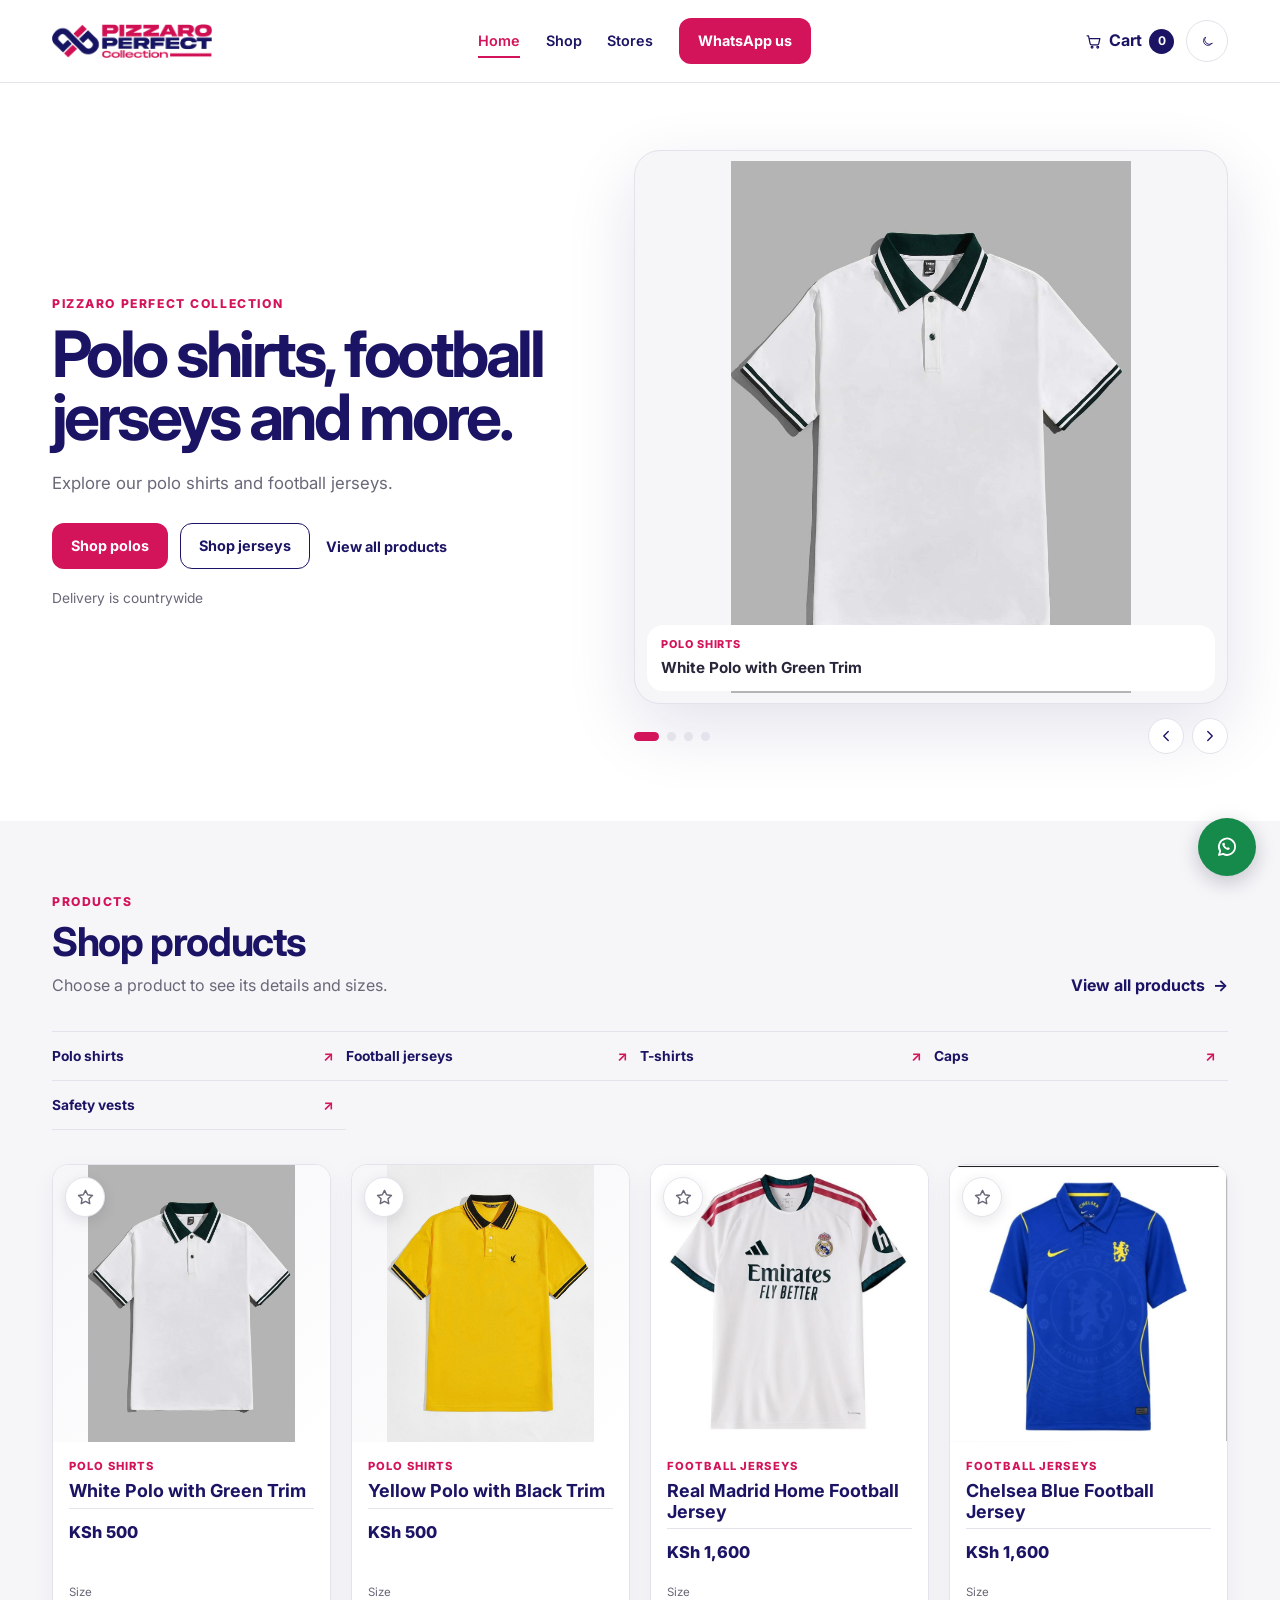
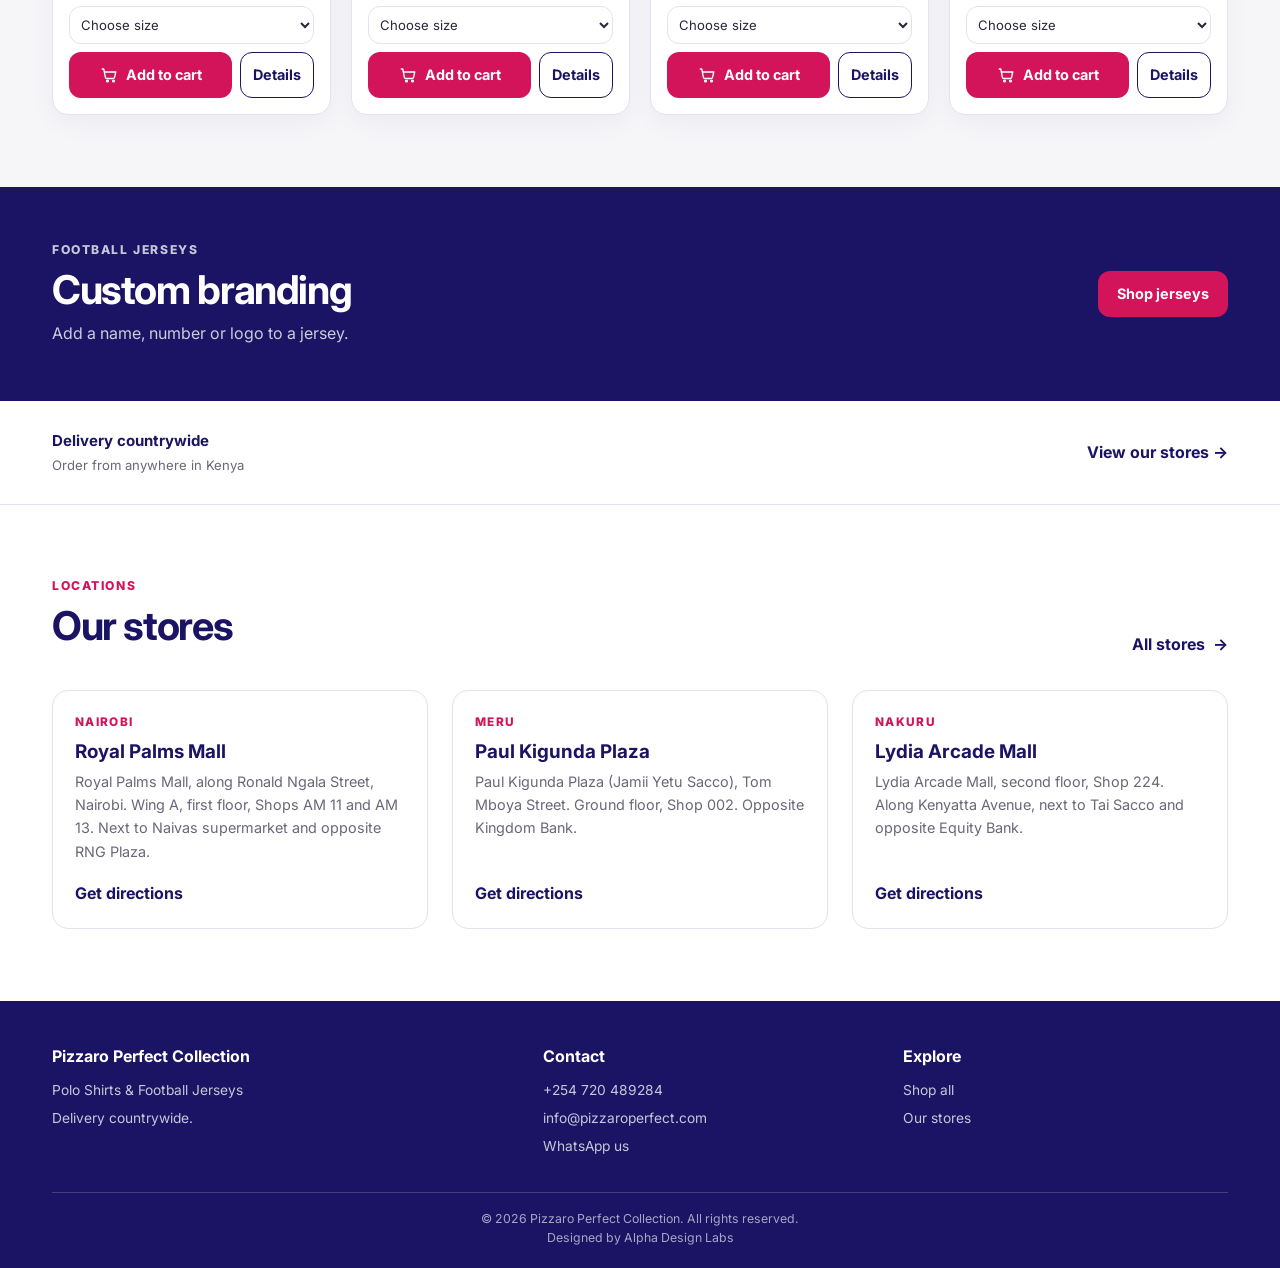
==== index.html @ 9356b6a5 "Publish Pizzaro storefront Co-authored-by: Copilot <223556219+Copilot@users.noreply.github.com>" ====
<!DOCTYPE html>
<html lang="en">
<head>
  <meta charset="UTF-8">
  <meta name="viewport" content="width=device-width, initial-scale=1.0">
  <meta name="description" content="Shop Pizzaro Perfect polo shirts and football jerseys. Order on WhatsApp with countrywide delivery.">
  <meta name="theme-color" content="#1B1464">
  <title>Pizzaro Perfect Collection | Clothing & Jerseys</title>
  <link rel="preconnect" href="https://fonts.googleapis.com">
  <link rel="preconnect" href="https://fonts.gstatic.com" crossorigin>
  <link href="https://fonts.googleapis.com/css2?family=Inter:wght@400;500;600;700;800&display=swap" rel="stylesheet">
  <script src="js/theme.js?v=20261028-2"></script>
  <link rel="stylesheet" href="css/style.css?v=20261028-10">
  <link rel="icon" type="image/svg+xml" href="images/favicon.svg">
</head>
<body>
  <a href="#main-content" class="skip-link">Skip to main content</a>
  <header class="site-header">
    <div class="header-content">
      <a href="index.html" class="site-title" aria-label="Pizzaro Perfect Home">
        <img src="images/logo-light.png" data-theme-logo data-light-src="images/logo-light.png" data-dark-src="images/logo-dark.png" alt="Pizzaro Perfect Collection" width="160" height="35">
      </a>
      <nav id="main-navigation" aria-label="Main navigation">
        <ul class="nav-menu">
          <li><a href="index.html" class="nav-link" aria-current="page">Home</a></li>
          <li><a href="inventory.html" class="nav-link">Shop</a></li>
          <li><a href="location.html" class="nav-link">Stores</a></li>
          <li><a href="" id="header-whatsapp" class="btn btn-primary nav-contact" target="_blank" rel="noopener noreferrer">WhatsApp us</a></li>
        </ul>
      </nav>
      <div class="header-tools">
        <button type="button" class="cart-toggle" id="cart-toggle" aria-label="Open cart">
          <svg class="cart-icon" viewBox="0 0 24 24" aria-hidden="true"><path d="M3 4h2l2.2 11.1a2 2 0 0 0 2 1.6h8.2a2 2 0 0 0 2-1.6L21 8H6"/><circle cx="10" cy="20" r="1.25"/><circle cx="18" cy="20" r="1.25"/></svg>
          <span>Cart</span><span id="cart-count" aria-live="polite">0</span>
        </button>
        <button type="button" class="theme-toggle" id="theme-toggle" aria-label="Switch to dark theme" aria-pressed="false" title="Switch to dark theme">
          <svg viewBox="0 0 24 24" aria-hidden="true"><path d="M20.4 15.5A8.5 8.5 0 0 1 8.5 3.6a8.6 8.6 0 1 0 11.9 11.9Z"/></svg>
        </button>
        <button class="nav-toggle" aria-expanded="false" aria-controls="main-navigation" aria-label="Toggle navigation menu">
          <svg width="22" height="22" viewBox="0 0 24 24" fill="none" stroke="currentColor" stroke-width="2" aria-hidden="true"><path d="M3 6h18M3 12h18M3 18h18"/></svg>
        </button>
      </div>
    </div>
  </header>

  <main id="main-content">
    <section class="hero" aria-labelledby="hero-title">
      <div class="container hero-grid">
        <div class="hero-content">
          <p class="hero-eyebrow">Pizzaro Perfect Collection</p>
          <h1 id="hero-title" class="hero-title">Polo shirts, football jerseys and more.</h1>
          <p class="hero-subtitle">Explore our polo shirts and football jerseys.</p>
          <div class="hero-actions">
            <a href="inventory.html?category=polo" class="btn btn-primary">Shop polos</a>
            <a href="inventory.html?category=football" class="btn btn-outline">Shop jerseys</a>
            <a href="inventory.html" class="hero-all-products">View all products</a>
          </div>
          <p class="hero-delivery">Delivery is countrywide</p>
        </div>
        <div class="hero-carousel" data-home-carousel aria-label="Featured products">
          <div class="hero-carousel-window">
            <div class="hero-carousel-track" data-carousel-track></div>
          </div>
          <div class="hero-carousel-controls">
            <div class="hero-carousel-dots" data-carousel-dots aria-label="Choose a featured product"></div>
            <div class="hero-carousel-arrows">
              <button type="button" data-carousel-prev aria-label="Previous featured product">
                <svg viewBox="0 0 24 24" aria-hidden="true"><path d="m15 18-6-6 6-6"/></svg>
              </button>
              <button type="button" data-carousel-next aria-label="Next featured product">
                <svg viewBox="0 0 24 24" aria-hidden="true"><path d="m9 18 6-6-6-6"/></svg>
              </button>
            </div>
          </div>
        </div>
      </div>
    </section>

    <section class="featured-collection" aria-labelledby="featured-title">
      <div class="container">
        <header class="section-header section-header-row">
          <div>
            <p class="hero-eyebrow">Products</p>
            <h2 id="featured-title" class="section-title">Shop products</h2>
            <p class="section-subtitle">Choose a product to see its details and sizes.</p>
          </div>
          <a href="inventory.html" class="text-link">View all products <span aria-hidden="true">→</span></a>
        </header>
        <nav class="category-links" aria-label="Shop by category">
          <a href="inventory.html?category=polo">Polo shirts <span aria-hidden="true">↗</span></a>
          <a href="inventory.html?category=football">Football jerseys <span aria-hidden="true">↗</span></a>
          <a href="inventory.html?category=t-shirt">T-shirts <span aria-hidden="true">↗</span></a>
          <a href="inventory.html?category=caps">Caps <span aria-hidden="true">↗</span></a>
          <a href="inventory.html?category=vest">Safety vests <span aria-hidden="true">↗</span></a>
        </nav>
        <div class="product-grid" id="featured-products" role="list" aria-label="Featured products"></div>
      </div>
    </section>

    <section class="custom-order-section" aria-labelledby="custom-order-title">
      <div class="container custom-order-content">
        <div>
          <p class="hero-eyebrow">Football jerseys</p>
          <h2 id="custom-order-title" class="section-title">Custom branding</h2>
          <p>Add a name, number or logo to a jersey.</p>
        </div>
        <a href="inventory.html?category=football" class="btn btn-primary">Shop jerseys</a>
      </div>
    </section>

    <section class="delivery-strip" aria-label="Delivery">
      <div class="container">
        <p><strong>Delivery countrywide</strong><span>Order from anywhere in Kenya</span></p>
        <a href="location.html">View our stores <span aria-hidden="true">→</span></a>
      </div>
    </section>

    <section class="branch-preview" aria-labelledby="branch-preview-title">
      <div class="container">
        <header class="section-header section-header-row">
          <div>
            <p class="hero-eyebrow">Locations</p>
            <h2 id="branch-preview-title" class="section-title">Our stores</h2>
          </div>
          <a href="location.html" class="text-link">All stores <span aria-hidden="true">→</span></a>
        </header>
        <div class="branch-grid" id="branch-preview-list"></div>
      </div>
    </section>
  </main>

  <footer class="site-footer">
    <div class="container">
      <div class="footer-content">
        <div class="footer-section">
          <h2 data-business-name>Pizzaro Perfect Collection</h2>
          <p data-business-tagline></p>
          <p data-delivery-summary></p>
        </div>
        <div class="footer-section">
          <h2>Contact</h2>
          <p><a href="" data-business-phone></a></p>
          <p><a href="" data-business-email></a></p>
          <p><a href="" data-contact-whatsapp target="_blank" rel="noopener noreferrer">WhatsApp us</a></p>
        </div>
        <div class="footer-section">
          <h2>Explore</h2>
          <p><a href="inventory.html">Shop all</a></p>
          <p><a href="location.html">Our stores</a></p>
        </div>
      </div>
      <div class="footer-bottom">
        <p>&copy; <span data-current-year></span> Pizzaro Perfect Collection. All rights reserved.</p>
        <p class="designer-credit">Designed by Alpha Design Labs</p>
      </div>
    </div>
  </footer>
  <script src="js/config.js"></script>
  <script src="js/inventory.js?v=20261028-2"></script>
  <script src="js/app.js?v=20261028-6"></script>
  <script src="js/cart.js"></script>
</body>
</html>
---- css/style.css ----
:root {
  color-scheme: light;
  --color-navy: #1B1464;
  --color-magenta: #D3145A;
  --color-soft-white: #F6F5F8;
  --color-surface: #FFFFFF;
  --color-white: #FFFFFF;
  --color-text: #28263A;
  --color-muted: #696878;
  --color-border: #E4E2EA;
  --color-heading: #1B1464;
  --color-link: #1B1464;
  --radius-card: 16px;
  --radius-control: 12px;
  --font-family: "Inter", "Segoe UI", system-ui, -apple-system, BlinkMacSystemFont, Roboto, sans-serif;
  --container-max: 1240px;
  --container-padding: 32px;
  --space-1: 8px;
  --space-2: 16px;
  --space-3: 24px;
  --space-4: 32px;
  --space-5: 48px;
  --space-6: 72px;
}

:root[data-theme="dark"] {
  color-scheme: dark;
  --color-navy: #111018;
  --color-magenta: #F0649A;
  --color-soft-white: #24222C;
  --color-surface: #191820;
  --color-text: #F5F3F8;
  --color-muted: #BDB9C8;
  --color-border: #403D4A;
  --color-heading: #DED9FF;
  --color-link: #C8C2FF;
}
:root[data-theme="dark"] .btn-secondary,
:root[data-theme="dark"] .btn-whatsapp { background: #302C3A; }
:root[data-theme="dark"] .btn-secondary:hover,
:root[data-theme="dark"] .btn-whatsapp:hover { background: #403A4D; }
:root[data-theme="dark"] .product-stock--in-stock,
:root[data-theme="dark"] .product-detail-stock.product-detail-stock--in-stock { color: #69D88A; }
:root[data-theme="dark"] .product-stock--out-of-stock,
:root[data-theme="dark"] .product-detail-stock.product-detail-stock--out-of-stock { color: #FF8A8A; }

* { box-sizing: border-box; }
html { scroll-behavior: smooth; -webkit-font-smoothing: antialiased; }
body {
  min-height: 100vh;
  margin: 0;
  display: flex;
  flex-direction: column;
  color: var(--color-text);
  background: var(--color-surface);
  font: 16px/1.6 var(--font-family);
}
img { display: block; max-width: 100%; }
button, input, select { font: inherit; }
a { color: var(--color-link); text-decoration: none; }
a:hover { color: var(--color-magenta); }
a:focus-visible, button:focus-visible, input:focus-visible, select:focus-visible {
  outline: 2px solid var(--color-magenta);
  outline-offset: 3px;
}
button { color: inherit; }
main { flex: 1; width: 100%; }
section { padding: var(--space-6) 0; }
h1, h2, h3, p, figure { margin-top: 0; }
h1, h2, h3 { color: var(--color-heading); line-height: 1.15; }
h1 { margin-bottom: var(--space-2); font-size: clamp(2.6rem, 5.2vw, 4.8rem); letter-spacing: -.055em; }
h2 { margin-bottom: var(--space-2); font-size: clamp(1.8rem, 3.1vw, 2.65rem); letter-spacing: -.035em; }
h3 { margin-bottom: var(--space-1); }
.container { width: 100%; max-width: var(--container-max); margin: 0 auto; padding: 0 var(--container-padding); }
.sr-only {
  position: absolute; width: 1px; height: 1px; padding: 0; margin: -1px;
  overflow: hidden; clip: rect(0, 0, 0, 0); white-space: nowrap; border: 0;
}
.skip-link {
  position: absolute; z-index: 1000; top: -100px; left: 50%;
  padding: 8px 16px; transform: translateX(-50%);
  color: var(--color-white); background: var(--color-magenta);
}
.skip-link:focus { top: 12px; color: var(--color-white); }

/* Header and shared actions */
.site-header {
  position: sticky; top: 0; z-index: 20;
  border-bottom: 1px solid var(--color-border);
  background: var(--color-surface);
}
.header-content {
  position: relative; display: flex; align-items: center; justify-content: space-between;
  gap: 20px; max-width: var(--container-max); min-height: 82px; margin: 0 auto; padding: 8px var(--container-padding);
}
.site-title { display: flex; flex: 0 0 auto; align-items: center; }
.site-title img { width: 160px; height: auto; object-fit: contain; }
.nav-menu { display: flex; align-items: center; gap: clamp(16px, 2vw, 30px); margin: 0; padding: 0; list-style: none; }
.nav-link { position: relative; display: inline-flex; align-items: center; min-height: 44px; color: var(--color-link); font-size: .9rem; font-weight: 600; }
.nav-link:hover, .nav-link[aria-current="page"] { color: var(--color-magenta); }
.nav-link[aria-current="page"]::after { position: absolute; right: 0; bottom: 5px; left: 0; height: 2px; background: var(--color-magenta); content: ""; }
.header-tools { display: flex; align-items: center; gap: 12px; }
.cart-toggle, .nav-toggle {
  min-height: 44px; border: 0; background: transparent; cursor: pointer;
}
.cart-toggle { display: inline-flex; align-items: center; gap: 7px; padding: 8px 0 8px 8px; color: var(--color-link); font-weight: 700; }
.cart-icon { width: 17px; height: 17px; fill: none; stroke: currentColor; stroke-linecap: round; stroke-linejoin: round; stroke-width: 1.7; }
#cart-count { display: inline-grid; width: 25px; height: 25px; place-items: center; border-radius: 50%; color: var(--color-white); background: var(--color-navy); font-size: .75rem; }
.nav-toggle { display: none; padding: 8px; }
.theme-toggle {
  display: grid; width: 42px; height: 42px; place-items: center; padding: 0;
  border: 1px solid var(--color-border); border-radius: 50%;
  color: var(--color-link); background: transparent; cursor: pointer;
}
.theme-toggle svg { width: 13px; height: 13px; fill: none; stroke: currentColor; stroke-linecap: round; stroke-linejoin: round; stroke-width: 1.6; }
.theme-toggle:hover { border-color: var(--color-magenta); color: var(--color-magenta); }
.floating-whatsapp {
  position: fixed; right: 24px; bottom: 24px; z-index: 30;
  display: inline-flex; width: 58px; height: 58px; align-items: center; justify-content: center;
  border-radius: 50%; color: #FFFFFF; background: #168A4A;
  box-shadow: 0 6px 20px rgba(20, 18, 48, .22); font-size: .9rem; font-weight: 750;
}
.floating-whatsapp:hover { color: #FFFFFF; background: #11743D; }
.floating-whatsapp svg { width: 24px; height: 24px; flex: 0 0 auto; }
.floating-whatsapp span { position: absolute; width: 1px; height: 1px; overflow: hidden; clip-path: inset(50%); white-space: nowrap; }
.nav-contact { white-space: nowrap; }

.btn {
  display: inline-flex; min-height: 46px; align-items: center; justify-content: center; gap: 8px;
  padding: 10px 18px; border: 1px solid transparent; border-radius: var(--radius-control);
  cursor: pointer; font-size: .9rem; font-weight: 700; line-height: 1.35; text-align: center;
  transition: background-color .15s ease, color .15s ease, border-color .15s ease;
}
.btn-primary { color: var(--color-white); background: var(--color-magenta); }
.btn-primary:hover { color: var(--color-white); background: #B8104A; }
.btn-secondary, .btn-whatsapp { color: var(--color-white); background: var(--color-navy); }
.btn-secondary:hover, .btn-whatsapp:hover { color: var(--color-white); background: #15104D; }
.btn-outline { border-color: var(--color-link); color: var(--color-link); background: transparent; }
.btn-outline:hover { color: var(--color-white); background: var(--color-navy); }
.text-link { display: inline-flex; align-items: center; gap: 8px; font-weight: 700; }
.text-link:hover { color: var(--color-magenta); }

/* Homepage */
.hero { padding: clamp(38px, 5.2vw, 72px) 0; }
.hero-grid { display: grid; grid-template-columns: .92fr 1.08fr; align-items: center; gap: clamp(36px, 6vw, 82px); }
.hero-content { max-width: 540px; }
.hero-eyebrow { margin-bottom: 10px; color: var(--color-magenta); font-size: .76rem; font-weight: 800; letter-spacing: .13em; line-height: 1.4; text-transform: uppercase; }
.hero-title { max-width: 660px; margin-bottom: 20px; font-size: clamp(2.8rem, 5vw, 4.65rem); line-height: .99; }
.hero-subtitle { max-width: 460px; margin-bottom: 26px; color: var(--color-muted); font-size: 1.05rem; line-height: 1.7; }
.hero-actions { display: flex; flex-wrap: wrap; gap: 12px; }
.hero-all-products { display: inline-flex; align-items: center; padding: 0 4px; font-size: .9rem; font-weight: 700; }
.hero-delivery { margin: 18px 0 0; color: var(--color-muted); font-size: .86rem; }
.hero-delivery span { padding: 0 5px; color: var(--color-magenta); }
.hero-carousel { min-width: 0; }
.hero-carousel-window {
  aspect-ratio: 1.07; overflow: hidden; border: 1px solid var(--color-border);
  border-radius: calc(var(--radius-card) + 10px); background: var(--color-soft-white);
  box-shadow: 0 24px 70px rgba(27, 20, 100, .12);
}
.hero-carousel-track { display: flex; width: 100%; height: 100%; transition: transform .45s ease; }
.hero-carousel-slide { flex: 0 0 100%; min-width: 0; }
.hero-image { position: relative; width: 100%; height: 100%; overflow: hidden; margin: 0; }
.hero-image img { width: 100%; height: 100%; padding: 10px; object-fit: contain; }
.hero-image-caption { position: absolute; right: 12px; bottom: 12px; left: 12px; display: grid; gap: 3px; padding: 11px 14px; border-radius: var(--radius-card); color: var(--color-text); background: var(--color-surface); }
.hero-image-category { color: var(--color-magenta); font-size: .68rem; font-weight: 800; letter-spacing: .08em; text-transform: uppercase; }
.hero-image-name { font-size: .95rem; font-weight: 700; }
.hero-image-note { color: var(--color-muted); font-size: .72rem; }
.hero-carousel-controls { display: flex; align-items: center; justify-content: space-between; gap: 16px; padding-top: 14px; }
.hero-carousel-dots, .hero-carousel-arrows { display: flex; align-items: center; gap: 8px; }
.hero-carousel-dot { width: 9px; height: 9px; padding: 0; border: 0; border-radius: 10px; background: var(--color-border); cursor: pointer; }
.hero-carousel-dot[aria-current="true"] { width: 25px; background: var(--color-magenta); }
.hero-carousel-arrows button { display: grid; width: 36px; height: 36px; place-items: center; border: 1px solid var(--color-border); border-radius: 50%; color: var(--color-link); background: var(--color-surface); cursor: pointer; }
.hero-carousel-arrows button:hover { border-color: var(--color-magenta); color: var(--color-magenta); }
.hero-carousel-arrows svg { width: 18px; height: 18px; fill: none; stroke: currentColor; stroke-linecap: round; stroke-linejoin: round; stroke-width: 1.8; }
@media (prefers-reduced-motion: reduce) {
  .hero-carousel-track { transition: none; }
}
.featured-collection { background: var(--color-soft-white); }
.section-header { margin-bottom: var(--space-4); }
.section-header-row { display: flex; align-items: end; justify-content: space-between; gap: 28px; }
.section-title { margin-bottom: 8px; }
.section-subtitle { max-width: 590px; margin-bottom: 0; color: var(--color-muted); }
.category-links { display: grid; grid-template-columns: repeat(4, minmax(0, 1fr)); margin: 0 0 34px; border-top: 1px solid var(--color-border); }
.category-links a { display: flex; min-width: 0; align-items: center; justify-content: space-between; gap: 10px; padding: 13px 12px 13px 0; border-bottom: 1px solid var(--color-border); color: var(--color-link); font-size: .86rem; font-weight: 700; }
.category-links a span { flex: 0 0 auto; }
.category-links a span { color: var(--color-magenta); }
.category-links a:hover { color: var(--color-magenta); }
.featured-collection .product-grid { grid-template-columns: repeat(4, minmax(0, 1fr)); gap: 28px 20px; }
.custom-order-section { padding: 54px 0; background: var(--color-navy); color: var(--color-white); }
.custom-order-content { display: flex; align-items: center; justify-content: space-between; gap: 32px; }
.custom-order-content h2, .custom-order-content .hero-eyebrow { color: var(--color-white); }
.custom-order-content .hero-eyebrow { opacity: .76; }
.custom-order-content p:not(.hero-eyebrow) { max-width: 660px; margin-bottom: 0; color: rgba(255,255,255,.78); }
.custom-order-content .btn-primary { flex: 0 0 auto; }
.delivery-strip { padding: 28px 0; border-bottom: 1px solid var(--color-border); }
.delivery-strip > .container { display: flex; align-items: center; justify-content: space-between; gap: 24px; }
.delivery-strip p { display: grid; gap: 2px; margin: 0; }
.delivery-strip strong { color: var(--color-link); font-size: .94rem; }
.delivery-strip p span { color: var(--color-muted); font-size: .82rem; }
.delivery-strip > .container > a { font-weight: 700; }
.branch-preview { padding-bottom: var(--space-6); }

/* Product catalogue */
.product-grid { display: grid; grid-auto-rows: 1fr; grid-template-columns: repeat(3, minmax(0, 1fr)); gap: 42px 24px; }
.product-card { display: flex; min-width: 0; flex-direction: column; overflow: hidden; border: 1px solid var(--color-border); border-radius: var(--radius-card); background: var(--color-surface); box-shadow: 0 8px 26px rgba(27, 20, 100, .045); transition: transform .2s ease, box-shadow .2s ease, border-color .2s ease; }
.product-card:hover { transform: translateY(-3px); border-color: var(--color-magenta); box-shadow: 0 18px 38px rgba(27, 20, 100, .11); }
.product-image { position: relative; width: 100%; aspect-ratio: 1; overflow: hidden; margin: 0; background: linear-gradient(145deg, var(--color-soft-white), var(--color-surface)); }
.product-image > a { display: block; width: 100%; height: 100%; }
.product-image img { width: 100%; height: 100%; padding: 0; object-fit: contain; }
.wishlist-toggle {
  position: absolute; z-index: 3; top: 12px; left: 12px; display: grid;
  width: 40px; height: 40px; place-items: center; border: 1px solid var(--color-border);
  border-radius: 50%; color: var(--color-muted); background: var(--color-surface);
  box-shadow: 0 4px 14px rgba(20, 18, 48, .1); cursor: pointer;
}
.wishlist-toggle:hover, .wishlist-toggle.is-saved { color: var(--color-magenta); }
.wishlist-toggle svg { width: 19px; height: 19px; fill: transparent; stroke: currentColor; stroke-linecap: round; stroke-linejoin: round; stroke-width: 1.8; }
.wishlist-toggle.is-saved svg { fill: currentColor; }
.product-discount-sticker { position: absolute; z-index: 2; top: 12px; right: 12px; padding: 7px 10px; border-radius: 999px; color: var(--color-white); background: var(--color-magenta); font-size: .72rem; font-weight: 800; letter-spacing: .035em; line-height: 1; }
.product-image-note { position: absolute; right: 8px; bottom: 8px; left: 8px; padding: 5px 8px; border-radius: 8px; color: var(--color-text); background: var(--color-surface); font-size: .67rem; line-height: 1.4; }
.product-image-note a { color: var(--color-link); text-decoration: underline; text-underline-offset: 2px; }
.product-info { display: flex; flex: 1; flex-direction: column; padding: 16px; }
.product-category { margin-bottom: 5px; color: var(--color-magenta); font-size: .7rem; font-weight: 800; letter-spacing: .1em; text-transform: uppercase; }
.product-name { margin-bottom: 6px; font-size: 1.12rem; font-weight: 700; }
.product-name a { color: inherit; }
.product-name a:hover { color: var(--color-magenta); }
.product-meta { display: flex; align-items: baseline; justify-content: space-between; gap: 10px; padding: 10px 0; border-top: 1px solid var(--color-border); }
.product-price { display: flex; flex-wrap: wrap; align-items: baseline; gap: 3px 8px; margin: 0; color: var(--color-link); font-size: 1.02rem; font-weight: 800; }
.price-current { color: var(--color-magenta); }
.price-original { color: var(--color-muted); font-size: .78em; font-weight: 500; }
.product-stock { margin: 0; color: var(--color-muted); font-size: .72rem; font-weight: 650; }
.product-stock:empty { display: none; }
.product-stock--in-stock, .product-detail-stock.product-detail-stock--in-stock { color: #16803c; }
.product-stock--out-of-stock, .product-detail-stock.product-detail-stock--out-of-stock { color: #c62828; }
.product-stock--unconfirmed { color: var(--color-muted); }
.price-unverified { color: var(--color-muted); font-size: .9rem; font-weight: 500; }
.variant-note { margin: 0; color: var(--color-muted); font-size: .72rem; }
.product-variants { display: grid; grid-template-columns: repeat(2, minmax(0, 1fr)); gap: 10px; }
.variant-field { display: grid; gap: 4px; min-width: 0; color: var(--color-muted); font-size: .75rem; }
.variant-field select { width: 100%; min-height: 40px; padding: 7px; border: 1px solid var(--color-border); border-radius: var(--radius-control); color: var(--color-text); background: var(--color-surface); font-size: .82rem; }
.product-action { display: grid; gap: 8px; margin-top: auto; padding-top: 8px; }
.product-card-actions { display: grid; grid-template-columns: minmax(0, 1fr) auto; gap: 8px; }
.product-card-actions .btn { min-width: 0; padding: 9px 12px; }
.add-to-cart-icon { width: 18px; height: 18px; flex: 0 0 auto; fill: none; stroke: currentColor; stroke-linecap: round; stroke-linejoin: round; stroke-width: 1.8; }
.product-card-actions .btn:disabled { border-color: var(--color-border); color: var(--color-muted); background: var(--color-soft-white); cursor: not-allowed; }
.product-action .variant-field { font-size: .72rem; }
.product-action .variant-field select { min-height: 38px; }
.product-action .product-feedback { margin: 0; }
.product-action .product-feedback:empty { display: none; }
.product-whatsapp-btn { min-height: 40px; font-size: .82rem; }
.no-products { grid-column: 1 / -1; padding: 32px 0; color: var(--color-muted); }
.catalogue-status { min-height: 24px; margin: -16px 0 20px; color: var(--color-muted); font-size: .82rem; }

/* Catalogue and locations */
.page-header { padding: clamp(42px, 6vw, 76px) 0; background: var(--color-soft-white); }
.inventory-page-header { padding-bottom: 30px; }
.page-header .container { max-width: var(--container-max); }
.page-header h1 { max-width: 800px; }
.page-header p:not(.hero-eyebrow) { max-width: 700px; margin-bottom: 0; color: var(--color-muted); font-size: 1.02rem; }
.inventory-category-links { display: flex; flex-wrap: wrap; gap: 8px; margin-top: 24px; }
.inventory-category-links a { display: inline-flex; min-height: 38px; align-items: center; padding: 7px 13px; border: 1px solid var(--color-border); border-radius: 999px; color: var(--color-link); background: var(--color-surface); font-size: .82rem; font-weight: 700; }
.inventory-category-links a:hover, .inventory-category-links a[aria-current="page"] { border-color: var(--color-magenta); color: var(--color-white); background: var(--color-magenta); }
.inventory-section { padding-top: 22px; }
.inventory-filters { display: flex; align-items: center; margin-bottom: 25px; }
.inventory-filters input {
  width: 100%;
  min-height: 48px; border: 1px solid var(--color-border); border-radius: var(--radius-control);
  color: var(--color-text); background: var(--color-surface); font-size: .91rem;
}
.inventory-filters input { min-width: 0; padding: 10px 14px; }
.branch-grid { display: grid; grid-template-columns: repeat(3, minmax(0, 1fr)); gap: 24px; }
.branch-grid-full { padding-bottom: var(--space-2); }
.branch-card { display: flex; min-width: 0; flex-direction: column; align-items: flex-start; padding: 22px; border: 1px solid var(--color-border); border-radius: var(--radius-card); }
.branch-city { margin-bottom: 9px; color: var(--color-magenta); font-size: .74rem; font-weight: 800; letter-spacing: .11em; text-transform: uppercase; }
.branch-card h3 { margin-bottom: 8px; font-size: 1.18rem; }
.branch-address { flex: 1; margin-bottom: 18px; color: var(--color-muted); font-size: .9rem; line-height: 1.6; }
.delivery-strip-section { background: var(--color-soft-white); }
.contact-quick { display: flex; flex-wrap: wrap; align-items: center; gap: 12px 18px; }
.contact-quick a:not(.btn) { font-size: .86rem; font-weight: 600; }

/* Product detail */
.product-detail-section { padding: 24px 0 var(--space-6); }
.breadcrumb { display: flex; flex-wrap: wrap; align-items: center; gap: 9px; margin-bottom: 24px; color: var(--color-muted); font-size: .82rem; }
.breadcrumb a { color: var(--color-link); font-weight: 700; }
.product-detail { display: grid; grid-template-columns: minmax(0, 1.05fr) minmax(0, .85fr); align-items: start; gap: clamp(32px, 5vw, 72px); }
.product-detail-image { position: relative; width: 100%; aspect-ratio: 4 / 5; overflow: hidden; margin: 0; border-radius: var(--radius-card); background: var(--color-soft-white); }
.product-detail-image img { width: 100%; height: 100%; object-fit: contain; }
.product-detail-image figcaption { position: absolute; right: 12px; bottom: 12px; left: 12px; padding: 8px 10px; border-radius: 10px; color: var(--color-text); background: var(--color-surface); font-size: .76rem; }
.product-detail-image figcaption a { margin-left: 6px; color: var(--color-link); text-decoration: underline; text-underline-offset: 2px; }
.product-detail-info { width: 100%; padding-top: clamp(4px, 1.5vw, 20px); }
.product-detail-info h1 { margin-bottom: 14px; font-size: clamp(2.3rem, 4vw, 3.8rem); }
.product-detail-price { display: flex; flex-wrap: wrap; align-items: baseline; gap: 4px 10px; margin-bottom: 8px; color: var(--color-link); font-size: 1.35rem; font-weight: 800; }
.product-detail-price .price-original { font-size: .72em; }
.product-detail-stock { margin-bottom: 16px; color: var(--color-muted); font-size: .85rem; font-weight: 700; }
.product-detail-stock:empty { display: none; }
.product-detail-description, .detail-options-note { color: var(--color-muted); line-height: 1.7; }
.product-detail-variants { display: grid; gap: 14px; margin: 12px 0 20px; }
.product-detail-variants .variant-field { max-width: 360px; font-size: .86rem; }
.product-detail-variants .variant-field select { min-height: 48px; font-size: .9rem; }
.detail-options-note { margin: 0; font-size: .86rem; }
.product-feedback { min-height: 0; margin: 4px 0 0; color: var(--color-magenta); font-size: .82rem; }
.product-feedback:empty { display: none; }
.product-detail-actions { display: grid; gap: 10px; margin-top: 20px; }
.product-detail-actions .btn { width: 100%; }
.product-not-found { padding: 36px 0 60px; }
.product-not-found p { color: var(--color-muted); }
.product-detail-delivery { padding: 24px 0; background: var(--color-soft-white); }
.product-detail-delivery > .container { display: flex; align-items: center; justify-content: space-between; gap: 18px; }
.product-detail-delivery p { margin: 0; color: var(--color-muted); }
.product-detail-delivery strong { color: var(--color-link); }
.product-detail-delivery a { font-weight: 700; }

.jersey-photo-customisation { position: absolute; inset: 0; pointer-events: none; }
.jersey-photo-name, .jersey-photo-number {
  position: absolute; left: 50%; width: 40%; transform: translateX(-50%);
  color: var(--color-white); font-weight: 800; text-align: center; text-shadow: 0 1px 4px rgba(0,0,0,.85);
}
.jersey-photo-name { top: 72%; font-size: clamp(.65rem, 1.6vw, 1rem); letter-spacing: .08em; }
.jersey-photo-number { top: 79%; font-size: clamp(1.4rem, 4vw, 2.4rem); line-height: 1; }
.jersey-photo-artwork { position: absolute; top: 70%; left: 50%; width: 16%; height: 11%; transform: translateX(-50%); object-fit: contain; }
.jersey-photo-artwork[hidden] { display: none; }
.jersey-customizer { display: grid; gap: 12px; margin-top: 18px; padding: 20px; border: 1px solid var(--color-border); border-radius: var(--radius-card); background: var(--color-soft-white); }
.jersey-customizer h2 { margin: 0; font-size: 1.25rem; }
.jersey-customizer > p { margin: 0; color: var(--color-muted); font-size: .84rem; }
.jersey-customizer label { display: grid; gap: 5px; color: var(--color-muted); font-size: .82rem; font-weight: 600; }
.jersey-customizer input { width: 100%; min-height: 42px; padding: 8px 10px; border: 1px solid var(--color-border); border-radius: var(--radius-control); color: var(--color-text); background: var(--color-surface); }
.jersey-customizer input[type="file"] { height: auto; font-size: .76rem; }
.jersey-customizer .customizer-note { font-size: .77rem; }
.jersey-customizer .btn { width: 100%; }

/* Persistent WhatsApp bag */
.cart-dialog { width: min(520px, calc(100% - 24px)); max-width: none; max-height: min(86vh, 760px); padding: 0; border: 0; border-radius: var(--radius-card); color: var(--color-text); background: var(--color-surface); }
.cart-dialog::backdrop { background: rgba(20, 18, 48, .55); }
.cart-panel { padding: clamp(20px, 5vw, 34px); }
.cart-heading { display: flex; align-items: start; justify-content: space-between; gap: 18px; padding-bottom: 14px; border-bottom: 1px solid var(--color-border); }
.cart-heading h2 { margin-bottom: 0; font-size: 1.7rem; }
.dialog-close { padding: 7px 0; border: 0; color: var(--color-link); background: transparent; cursor: pointer; font-weight: 700; }
.cart-status { min-height: 24px; margin: 10px 0 0; color: var(--color-muted); font-size: .82rem; }
.cart-status.is-error { color: #9A183A; }
.cart-lines { max-height: 42vh; overflow: auto; }
.cart-line { display: flex; align-items: center; justify-content: space-between; gap: 16px; padding: 16px 0; border-bottom: 1px solid var(--color-border); }
.cart-line-details h3 { margin-bottom: 3px; font-size: 1rem; }
.cart-line-details p { margin: 0; color: var(--color-muted); font-size: .8rem; }
.cart-line-details .cart-line-price { margin-top: 4px; color: var(--color-link); font-weight: 700; }
.cart-line-controls { display: flex; flex: 0 0 auto; align-items: center; gap: 8px; }
.cart-line-controls button { min-width: 38px; min-height: 38px; border: 1px solid var(--color-border); border-radius: var(--radius-control); background: var(--color-surface); cursor: pointer; }
.cart-line-controls button:not(.cart-remove) { color: var(--color-link); font-size: 1.2rem; font-weight: 700; }
.cart-line-controls .cart-remove { width: auto; padding: 4px 6px; border: 0; color: var(--color-magenta); font-size: .76rem; }
.cart-empty { padding: 20px 0; color: var(--color-muted); }
.cart-summary { padding: 16px 0; }
.cart-summary > p:first-child { display: flex; justify-content: space-between; gap: 12px; color: var(--color-link); }
.cart-summary strong { white-space: nowrap; }
.cart-disclaimer { margin-bottom: 0; color: var(--color-muted); font-size: .78rem; }
.cart-order { width: 100%; }
.cart-order.is-disabled { opacity: .45; }

/* Footer */
.site-footer { margin-top: auto; padding: 46px 0 20px; color: var(--color-white); background: var(--color-navy); }
.footer-content { display: grid; grid-template-columns: 1.4fr 1fr 1fr; gap: 36px; padding-bottom: 30px; }
.footer-section h2 { margin-bottom: 12px; color: var(--color-white); font-size: 1rem; letter-spacing: 0; }
.footer-section p, .footer-section a { color: rgba(255,255,255,.76); font-size: .86rem; line-height: 1.75; }
.footer-section p { margin-bottom: 4px; }
.footer-section a:hover { color: var(--color-white); text-decoration: underline; text-underline-offset: 3px; }
.footer-bottom { padding-top: 16px; border-top: 1px solid rgba(255,255,255,.18); color: rgba(255,255,255,.62); font-size: .77rem; text-align: center; }
.footer-bottom p { margin: 0; }

@media (max-width: 1050px) {
  :root { --container-padding: 24px; }
  .header-content { gap: 12px; }
  .nav-menu { gap: 16px; }
  .nav-link { font-size: .82rem; }
  .site-title img { width: 132px; height: auto; }
  .nav-contact { padding: 9px 12px; }
  .featured-collection .product-grid { grid-template-columns: repeat(2, minmax(0, 1fr)); }
}
@media (max-width: 780px) {
  :root { --container-padding: 20px; --space-6: 56px; }
  .header-content { min-height: 70px; }
  .site-title img { width: 118px; height: auto; }
  .nav-toggle { display: inline-grid; place-items: center; }
  .nav-menu {
    position: absolute; top: 100%; right: 0; left: 0; display: none;
    align-items: stretch; gap: 2px; padding: 12px var(--container-padding) 18px;
    border-bottom: 1px solid var(--color-border); background: var(--color-surface);
  }
  .nav-menu.nav-menu-open { display: flex; flex-direction: column; }
  .nav-menu li { width: 100%; }
  .nav-link { width: 100%; min-height: 42px; }
  .nav-link[aria-current="page"]::after { right: auto; bottom: 3px; width: 32px; }
  .nav-menu .nav-contact { width: 100%; }
  .hero { padding: 38px 0 42px; }
  .hero-grid { grid-template-columns: 1fr; gap: 28px; }
  .hero-title { font-size: clamp(2.7rem, 10vw, 4rem); }
  .hero-carousel-window { aspect-ratio: 1.15; }
  .hero-content { max-width: 680px; }
  .category-links { grid-template-columns: 1fr 1fr; }
  .category-links a { padding-right: 10px; font-size: .82rem; }
  .product-grid { grid-template-columns: repeat(2, minmax(0, 1fr)); gap: 34px 16px; }
  .featured-collection .product-grid { gap: 30px 16px; }
  .product-variants { grid-template-columns: 1fr; }
  .delivery-strip > .container { align-items: flex-start; flex-direction: column; gap: 16px; }
  .delivery-strip > .container > a { margin-top: 2px; }
  .custom-order-content { align-items: flex-start; flex-direction: column; gap: 22px; }
  .branch-grid { grid-template-columns: 1fr 1fr; gap: 25px 20px; }
  .product-detail { grid-template-columns: 1fr; gap: 24px; }
  .product-detail-image { width: min(100%, 600px); }
  .product-detail-image { margin: 0 auto; }
  .product-detail-info { width: min(100%, 600px); margin: 0 auto; padding-top: 0; }
  .footer-content { grid-template-columns: 1fr 1fr; gap: 24px; }
  .footer-section:first-child { grid-column: 1 / -1; }
  .inventory-filters input { width: 100%; min-width: 0; }
  .inventory-page-header { padding-top: 34px; padding-bottom: 22px; }
  .inventory-section { padding-top: 16px; }
  .inventory-category-links { gap: 6px; margin-top: 18px; }
  .inventory-category-links a { min-height: 34px; padding: 6px 10px; font-size: .74rem; }
  .product-card { display: grid; min-height: 190px; grid-template-columns: minmax(76px, 32%) minmax(0, 1fr); align-items: stretch; }
  .product-image { aspect-ratio: auto; align-self: stretch; }
  .product-info { min-width: 0; padding: 10px; }
  .product-category { margin-bottom: 3px; font-size: .62rem; }
  .product-name { display: -webkit-box; overflow: hidden; margin-bottom: 4px; font-size: .92rem; line-height: 1.2; -webkit-box-orient: vertical; -webkit-line-clamp: 2; }
  .product-meta { padding: 5px 0; }
  .product-price { font-size: .9rem; }
  .product-action { gap: 5px; padding-top: 4px; }
  .product-action .variant-field { display: flex; align-items: center; gap: 5px; font-size: .68rem; }
  .product-action .variant-field select { min-height: 34px; padding: 4px 6px; font-size: .76rem; }
  .product-card-actions { grid-template-columns: minmax(0, 1fr) auto; gap: 5px; }
  .product-card-actions .btn { min-height: 36px; padding: 6px 8px; font-size: .72rem; }
}
@media (max-width: 520px) {
  :root { --container-padding: 16px; --space-6: 46px; }
  .header-content { min-height: 66px; }
  .site-title img { width: 108px; height: auto; }
  .header-tools { gap: 7px; }
  .theme-toggle { width: 38px; height: 38px; }
  .theme-toggle svg { width: 12px; height: 12px; }
  .cart-toggle { gap: 6px; font-size: .85rem; }
  #cart-count { width: 23px; height: 23px; }
  .hero { padding: 34px 0 38px; }
  .hero-title { font-size: clamp(2.5rem, 12vw, 3.25rem); }
  .hero-subtitle { font-size: .98rem; }
  .hero-actions { align-items: stretch; flex-direction: column; }
  .hero-actions .btn { width: 100%; }
  .hero-carousel-window { aspect-ratio: .96; }
  .hero-image-caption { right: 9px; bottom: 9px; left: 9px; }
  .hero-image-name { font-size: .86rem; }
  .category-links { grid-template-columns: minmax(0, 1fr); margin-bottom: 26px; }
  .category-links a { padding: 12px 4px; font-size: .88rem; }
  .section-header-row { align-items: flex-start; flex-direction: column; gap: 12px; }
  .featured-collection .product-grid, .product-grid { grid-template-columns: minmax(0, 1fr); gap: 12px; }
  .product-card { min-height: 168px; grid-template-columns: minmax(92px, 31%) minmax(0, 1fr); }
  .product-card:hover { transform: none; }
  .product-image { aspect-ratio: auto; align-self: stretch; }
  .product-image img { padding: 0; }
  .wishlist-toggle { top: 7px; left: 7px; width: 32px; height: 32px; }
  .wishlist-toggle svg { width: 16px; height: 16px; }
  .product-image-note { right: 4px; bottom: 4px; left: 4px; padding: 3px 5px; font-size: .58rem; }
  .product-info { min-width: 0; padding: 9px 10px; }
  .product-category { margin-bottom: 3px; font-size: .59rem; letter-spacing: .07em; }
  .product-name { display: -webkit-box; overflow: hidden; margin-bottom: 4px; font-size: .88rem; line-height: 1.2; -webkit-box-orient: vertical; -webkit-line-clamp: 2; }
  .product-meta { align-items: baseline; flex-wrap: wrap; gap: 2px 8px; padding: 5px 0; }
  .product-price { font-size: .86rem; }
  .product-action { gap: 5px; padding-top: 4px; }
  .product-action .variant-field { display: flex; align-items: center; gap: 5px; font-size: .65rem; }
  .product-action .variant-field select { min-height: 32px; padding: 4px 6px; font-size: .73rem; }
  .product-card-actions { grid-template-columns: minmax(0, 1fr) auto; gap: 5px; }
  .product-card-actions .btn { min-height: 34px; padding: 6px 7px; font-size: .68rem; }
  .product-card-actions .add-to-cart { gap: 4px; }
  .product-card-actions .add-to-cart-icon { width: 15px; height: 15px; }
  .inventory-filters input { width: 100%; min-width: 0; min-height: 44px; padding: 8px 10px; font-size: .82rem; }
  .branch-grid { grid-template-columns: 1fr; gap: 22px; }
  .product-detail-section { padding-top: 18px; }
  .product-detail-image { aspect-ratio: 4 / 4.7; }
  .product-detail-info h1 { font-size: clamp(2rem, 9vw, 2.8rem); }
  .product-detail-delivery > .container { align-items: flex-start; flex-direction: column; }
  .contact-quick { align-items: flex-start; flex-direction: column; }
  .footer-content { grid-template-columns: 1fr; gap: 16px; }
  .footer-section:first-child { grid-column: auto; }
  .cart-line { align-items: flex-start; flex-direction: column; gap: 10px; }
  .cart-line-controls { align-self: flex-end; }
  .floating-whatsapp { right: 16px; bottom: 16px; width: 52px; height: 52px; }
}
@media (max-width: 360px) {
  .site-title img { width: 88px; }
  .header-tools { gap: 4px; }
  .cart-toggle { gap: 0; padding-right: 0; font-size: 0; }
  .cart-toggle > span:first-of-type { display: none; }
}
@media (prefers-reduced-motion: reduce) {
  html { scroll-behavior: auto; }
  *, *::before, *::after { transition-duration: .01ms !important; animation-duration: .01ms !important; }
}
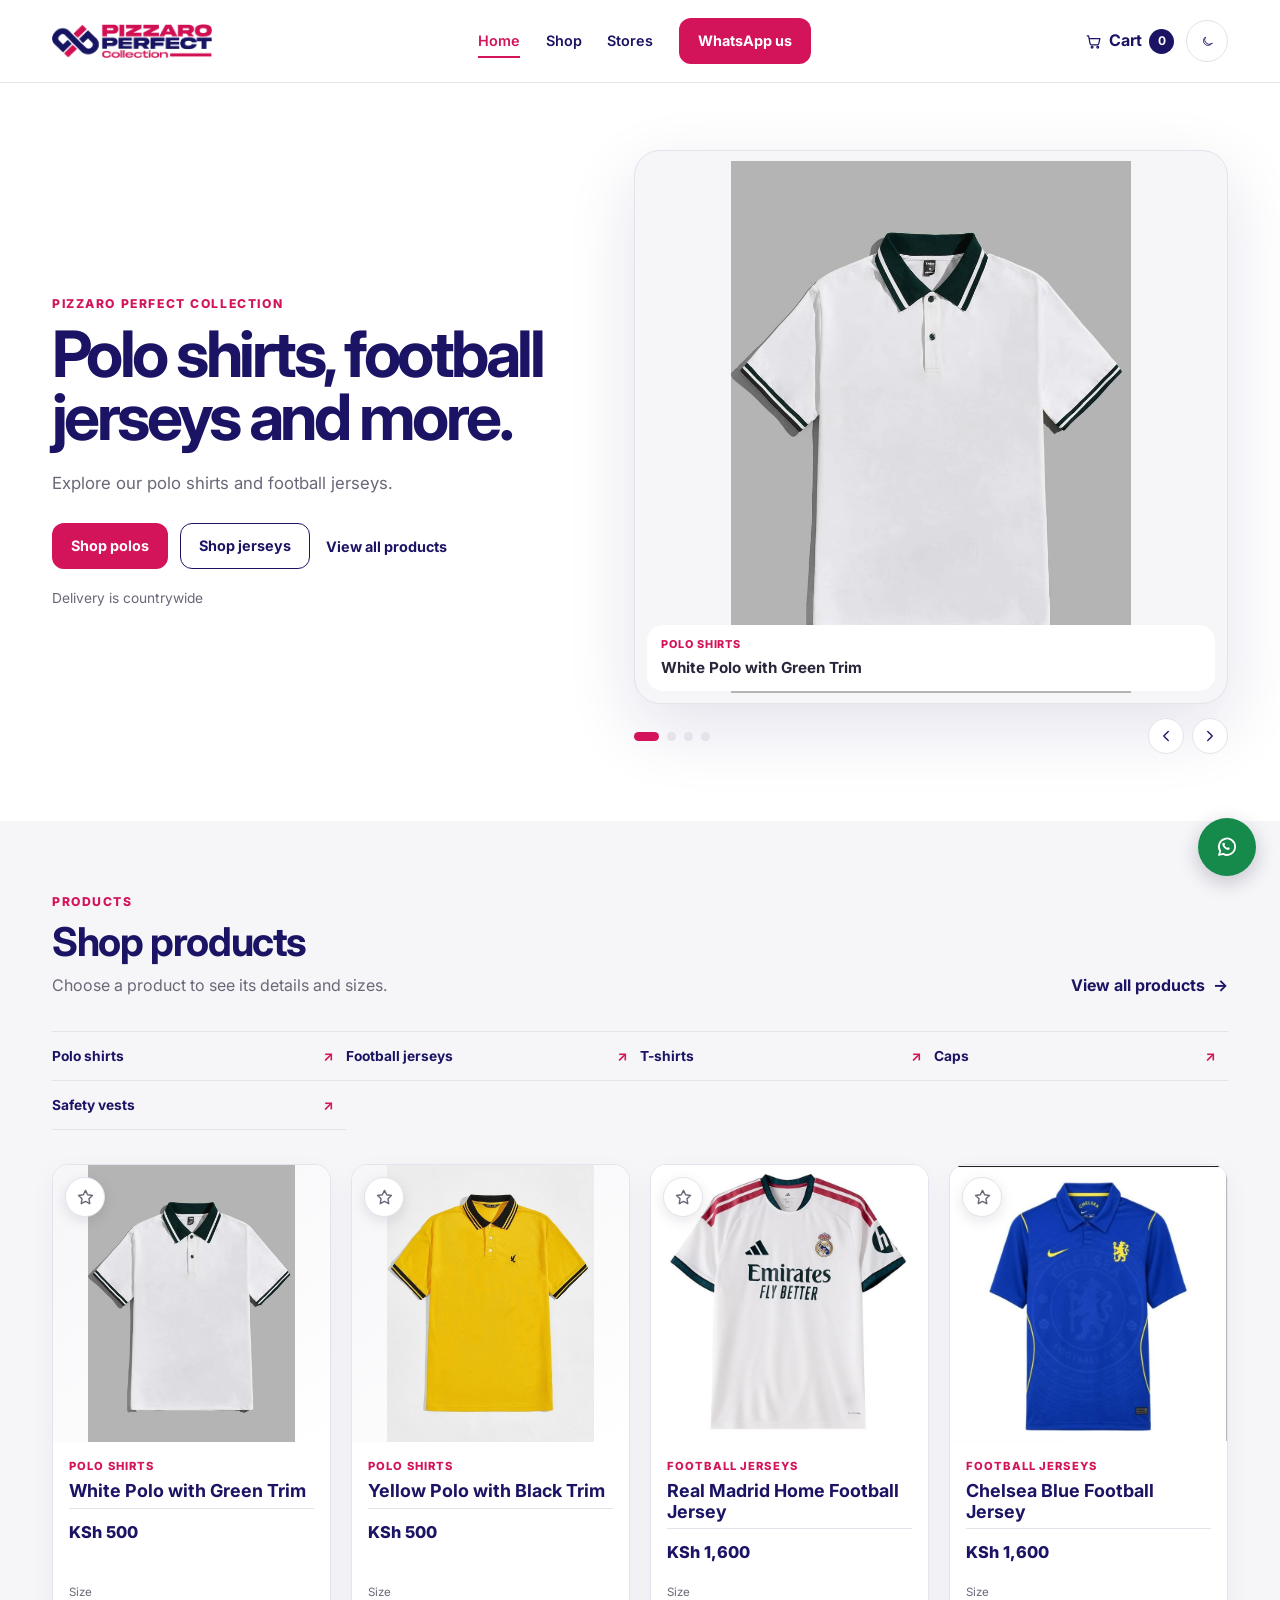
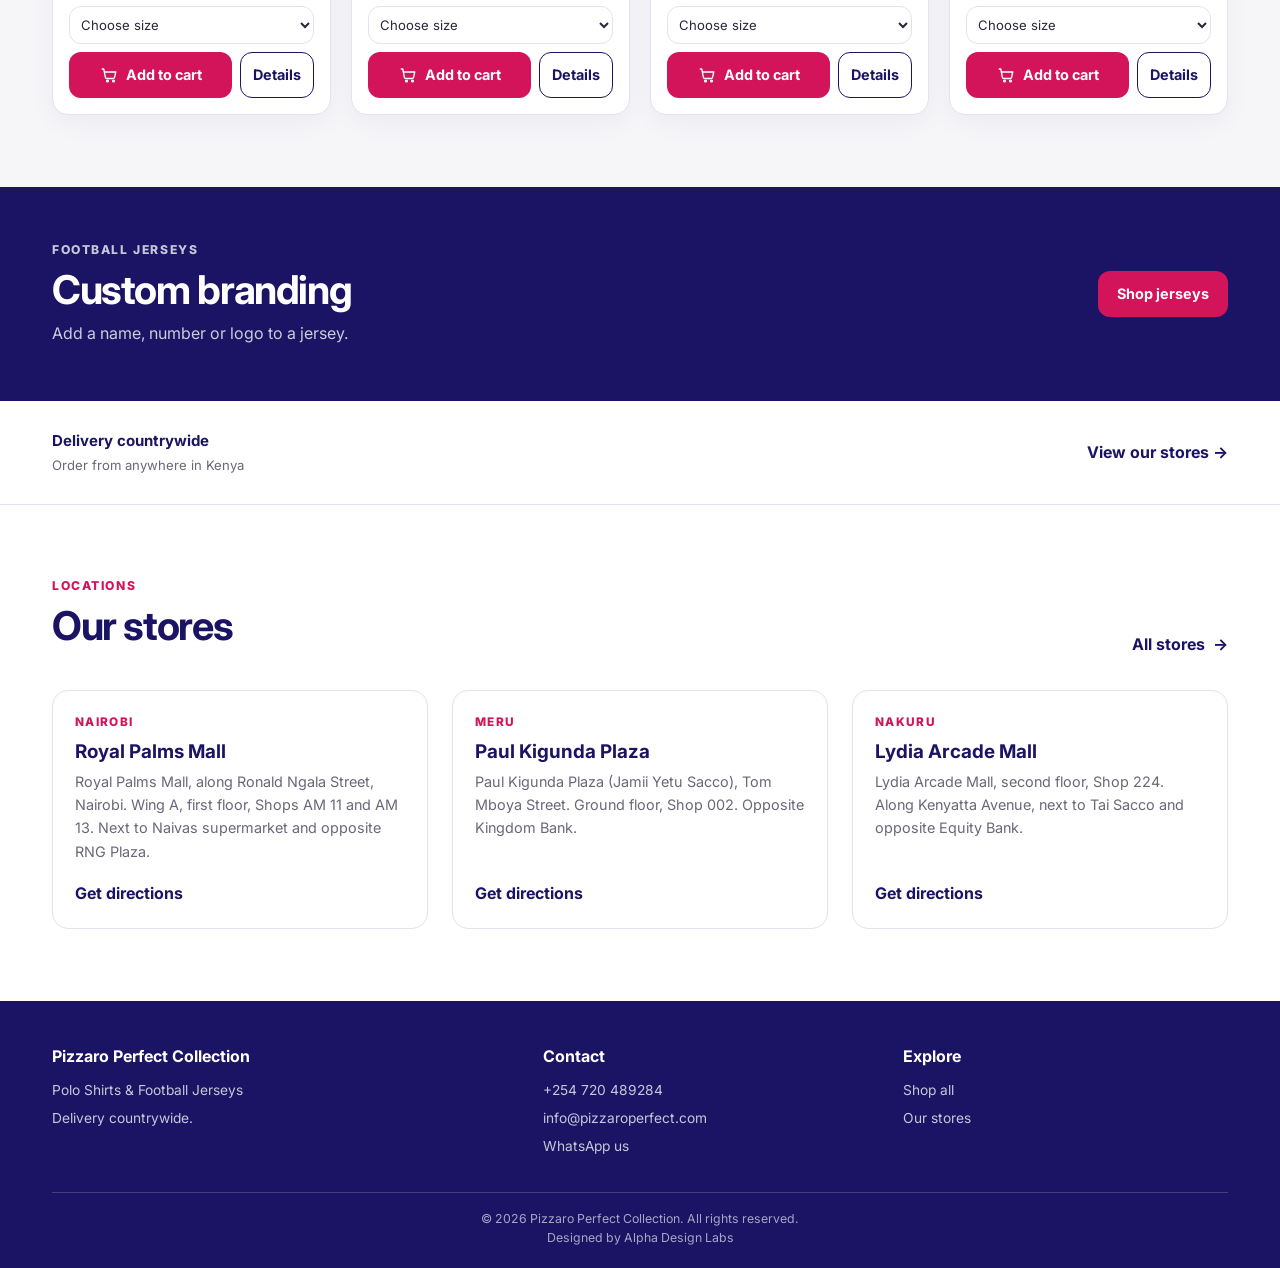
==== commit 2b4a7b4f: "Optimize storefront and add full-page cart Co-authored-by: Copilot <223556219+Copilot@users.noreply." ====
--- a/index.html
+++ b/index.html
@@ -10,7 +10,7 @@
   <link rel="preconnect" href="https://fonts.gstatic.com" crossorigin>
   <link href="https://fonts.googleapis.com/css2?family=Inter:wght@400;500;600;700;800&display=swap" rel="stylesheet">
   <script src="js/theme.js?v=20261028-2"></script>
-  <link rel="stylesheet" href="css/style.css?v=20261028-10">
+  <link rel="stylesheet" href="css/style.css?v=20261028-12">
   <link rel="icon" type="image/svg+xml" href="images/favicon.svg">
 </head>
 <body>
@@ -29,10 +29,10 @@
         </ul>
       </nav>
       <div class="header-tools">
-        <button type="button" class="cart-toggle" id="cart-toggle" aria-label="Open cart">
+        <a class="cart-toggle" id="cart-toggle" href="cart.html" aria-label="Open cart">
           <svg class="cart-icon" viewBox="0 0 24 24" aria-hidden="true"><path d="M3 4h2l2.2 11.1a2 2 0 0 0 2 1.6h8.2a2 2 0 0 0 2-1.6L21 8H6"/><circle cx="10" cy="20" r="1.25"/><circle cx="18" cy="20" r="1.25"/></svg>
           <span>Cart</span><span id="cart-count" aria-live="polite">0</span>
-        </button>
+        </a>
         <button type="button" class="theme-toggle" id="theme-toggle" aria-label="Switch to dark theme" aria-pressed="false" title="Switch to dark theme">
           <svg viewBox="0 0 24 24" aria-hidden="true"><path d="M20.4 15.5A8.5 8.5 0 0 1 8.5 3.6a8.6 8.6 0 1 0 11.9 11.9Z"/></svg>
         </button>
@@ -156,8 +156,8 @@
     </div>
   </footer>
   <script src="js/config.js"></script>
-  <script src="js/inventory.js?v=20261028-2"></script>
-  <script src="js/app.js?v=20261028-6"></script>
-  <script src="js/cart.js"></script>
+  <script src="js/inventory.js?v=20261028-3"></script>
+  <script src="js/app.js?v=20261028-8"></script>
+  <script src="js/cart.js?v=20261028-1"></script>
 </body>
 </html>
--- a/css/style.css
+++ b/css/style.css
@@ -202,6 +202,7 @@
 
 /* Product catalogue */
 .product-grid { display: grid; grid-auto-rows: 1fr; grid-template-columns: repeat(3, minmax(0, 1fr)); gap: 42px 24px; }
+#product-grid[hidden] { display: none; }
 .product-card { display: flex; min-width: 0; flex-direction: column; overflow: hidden; border: 1px solid var(--color-border); border-radius: var(--radius-card); background: var(--color-surface); box-shadow: 0 8px 26px rgba(27, 20, 100, .045); transition: transform .2s ease, box-shadow .2s ease, border-color .2s ease; }
 .product-card:hover { transform: translateY(-3px); border-color: var(--color-magenta); box-shadow: 0 18px 38px rgba(27, 20, 100, .11); }
 .product-image { position: relative; width: 100%; aspect-ratio: 1; overflow: hidden; margin: 0; background: linear-gradient(145deg, var(--color-soft-white), var(--color-surface)); }
@@ -250,6 +251,8 @@
 .product-whatsapp-btn { min-height: 40px; font-size: .82rem; }
 .no-products { grid-column: 1 / -1; padding: 32px 0; color: var(--color-muted); }
 .catalogue-status { min-height: 24px; margin: -16px 0 20px; color: var(--color-muted); font-size: .82rem; }
+.catalogue-loading { display: grid; min-height: 240px; align-content: center; justify-items: center; gap: 10px; color: var(--color-muted); font-size: .82rem; }
+.catalogue-loading[hidden] { display: none; }
 
 /* Catalogue and locations */
 .page-header { padding: clamp(42px, 6vw, 76px) 0; background: var(--color-soft-white); }
@@ -328,17 +331,23 @@
 .jersey-customizer .customizer-note { font-size: .77rem; }
 .jersey-customizer .btn { width: 100%; }
 
-/* Persistent WhatsApp bag */
-.cart-dialog { width: min(520px, calc(100% - 24px)); max-width: none; max-height: min(86vh, 760px); padding: 0; border: 0; border-radius: var(--radius-card); color: var(--color-text); background: var(--color-surface); }
-.cart-dialog::backdrop { background: rgba(20, 18, 48, .55); }
-.cart-panel { padding: clamp(20px, 5vw, 34px); }
-.cart-heading { display: flex; align-items: start; justify-content: space-between; gap: 18px; padding-bottom: 14px; border-bottom: 1px solid var(--color-border); }
-.cart-heading h2 { margin-bottom: 0; font-size: 1.7rem; }
-.dialog-close { padding: 7px 0; border: 0; color: var(--color-link); background: transparent; cursor: pointer; font-weight: 700; }
+/* Full-page cart */
+.cart-page-section { background: var(--color-soft-white); }
+.cart-page-container { max-width: 1080px; }
+.breadcrumb { display: flex; flex-wrap: wrap; align-items: center; gap: 9px; margin-bottom: 28px; color: var(--color-muted); font-size: .8rem; }
+.breadcrumb a { color: var(--color-link); font-weight: 650; }
+.cart-page-heading { display: flex; align-items: end; justify-content: space-between; gap: 24px; margin-bottom: 22px; }
+.cart-page-heading h1 { font-size: clamp(2.3rem, 5vw, 3.8rem); }
+.cart-page-heading > div > p:last-child { margin-bottom: 0; color: var(--color-muted); }
+.cart-page-layout { display: grid; grid-template-columns: minmax(0, 1.6fr) minmax(250px, .75fr); align-items: start; gap: 28px; }
+.cart-lines, .cart-summary { padding: 24px; border: 1px solid var(--color-border); border-radius: var(--radius-card); background: var(--color-surface); box-shadow: 0 8px 26px rgba(27, 20, 100, .045); }
+.cart-line-image { width: 64px; height: 76px; flex: 0 0 auto; border-radius: 10px; background: var(--color-soft-white); object-fit: contain; }
 .cart-status { min-height: 24px; margin: 10px 0 0; color: var(--color-muted); font-size: .82rem; }
 .cart-status.is-error { color: #9A183A; }
-.cart-lines { max-height: 42vh; overflow: auto; }
-.cart-line { display: flex; align-items: center; justify-content: space-between; gap: 16px; padding: 16px 0; border-bottom: 1px solid var(--color-border); }
+.cart-line { display: grid; grid-template-columns: 64px minmax(0, 1fr) auto; align-items: center; gap: 16px; padding: 16px 0; border-bottom: 1px solid var(--color-border); }
+.cart-line:first-child { padding-top: 0; }
+.cart-line:last-child { padding-bottom: 0; border-bottom: 0; }
+.cart-line-details { flex: 1; min-width: 0; }
 .cart-line-details h3 { margin-bottom: 3px; font-size: 1rem; }
 .cart-line-details p { margin: 0; color: var(--color-muted); font-size: .8rem; }
 .cart-line-details .cart-line-price { margin-top: 4px; color: var(--color-link); font-weight: 700; }
@@ -347,12 +356,14 @@
 .cart-line-controls button:not(.cart-remove) { color: var(--color-link); font-size: 1.2rem; font-weight: 700; }
 .cart-line-controls .cart-remove { width: auto; padding: 4px 6px; border: 0; color: var(--color-magenta); font-size: .76rem; }
 .cart-empty { padding: 20px 0; color: var(--color-muted); }
-.cart-summary { padding: 16px 0; }
-.cart-summary > p:first-child { display: flex; justify-content: space-between; gap: 12px; color: var(--color-link); }
+.cart-summary { position: sticky; top: 104px; }
+.cart-summary h2 { font-size: 1.35rem; }
+.cart-summary-total { display: flex; justify-content: space-between; gap: 12px; color: var(--color-link); }
 .cart-summary strong { white-space: nowrap; }
 .cart-disclaimer { margin-bottom: 0; color: var(--color-muted); font-size: .78rem; }
 .cart-order { width: 100%; }
 .cart-order.is-disabled { opacity: .45; }
+.cart-delivery-note { margin: 12px 0 0; color: var(--color-muted); font-size: .8rem; text-align: center; }
 
 /* Footer */
 .site-footer { margin-top: auto; padding: 46px 0 20px; color: var(--color-white); background: var(--color-navy); }
@@ -388,6 +399,9 @@
   .nav-link { width: 100%; min-height: 42px; }
   .nav-link[aria-current="page"]::after { right: auto; bottom: 3px; width: 32px; }
   .nav-menu .nav-contact { width: 100%; }
+  .cart-page-layout { grid-template-columns: minmax(0, 1fr); }
+  .cart-summary { position: static; }
+  .cart-page-heading { align-items: flex-start; flex-direction: column; }
   .hero { padding: 38px 0 42px; }
   .hero-grid { grid-template-columns: 1fr; gap: 28px; }
   .hero-title { font-size: clamp(2.7rem, 10vw, 4rem); }
@@ -475,8 +489,12 @@
   .contact-quick { align-items: flex-start; flex-direction: column; }
   .footer-content { grid-template-columns: 1fr; gap: 16px; }
   .footer-section:first-child { grid-column: auto; }
-  .cart-line { align-items: flex-start; flex-direction: column; gap: 10px; }
-  .cart-line-controls { align-self: flex-end; }
+  .cart-lines, .cart-summary { padding: 16px; }
+  .cart-line { grid-template-columns: 48px minmax(0, 1fr); gap: 10px; }
+  .cart-line-image { width: 48px; height: 60px; }
+  .cart-line-controls { grid-column: 2; justify-self: end; gap: 6px; }
+  .cart-line-controls button { min-width: 34px; min-height: 34px; }
+  .cart-page-heading > .btn { width: 100%; }
   .floating-whatsapp { right: 16px; bottom: 16px; width: 52px; height: 52px; }
 }
 @media (max-width: 360px) {
@@ -489,3 +507,22 @@
   html { scroll-behavior: auto; }
   *, *::before, *::after { transition-duration: .01ms !important; animation-duration: .01ms !important; }
 }
+.image-loading-status {
+  position: absolute; inset: 0; z-index: 4; display: grid; align-content: center;
+  justify-items: center; gap: 8px; color: var(--color-link);
+  background: linear-gradient(110deg, var(--color-soft-white) 25%, var(--color-surface) 45%, var(--color-soft-white) 65%);
+  background-size: 220% 100%; animation: image-loading-shimmer 1.5s ease-in-out infinite;
+  font-size: .72rem; font-weight: 600; letter-spacing: .02em; pointer-events: none;
+}
+.image-loading-status--error { background: var(--color-soft-white); animation: none; }
+.image-loading-brand { color: var(--color-magenta); font-size: .66rem; font-weight: 800; letter-spacing: .12em; text-transform: uppercase; }
+.image-loading-spinner {
+  width: 26px; height: 26px; border: 2px solid var(--color-border);
+  border-top-color: var(--color-magenta); border-radius: 50%;
+  animation: image-loading-spin .75s linear infinite;
+}
+@keyframes image-loading-shimmer { to { background-position: -220% 0; } }
+@keyframes image-loading-spin { to { transform: rotate(360deg); } }
+@media (prefers-reduced-motion: reduce) {
+  .image-loading-status, .image-loading-spinner { animation: none; }
+}
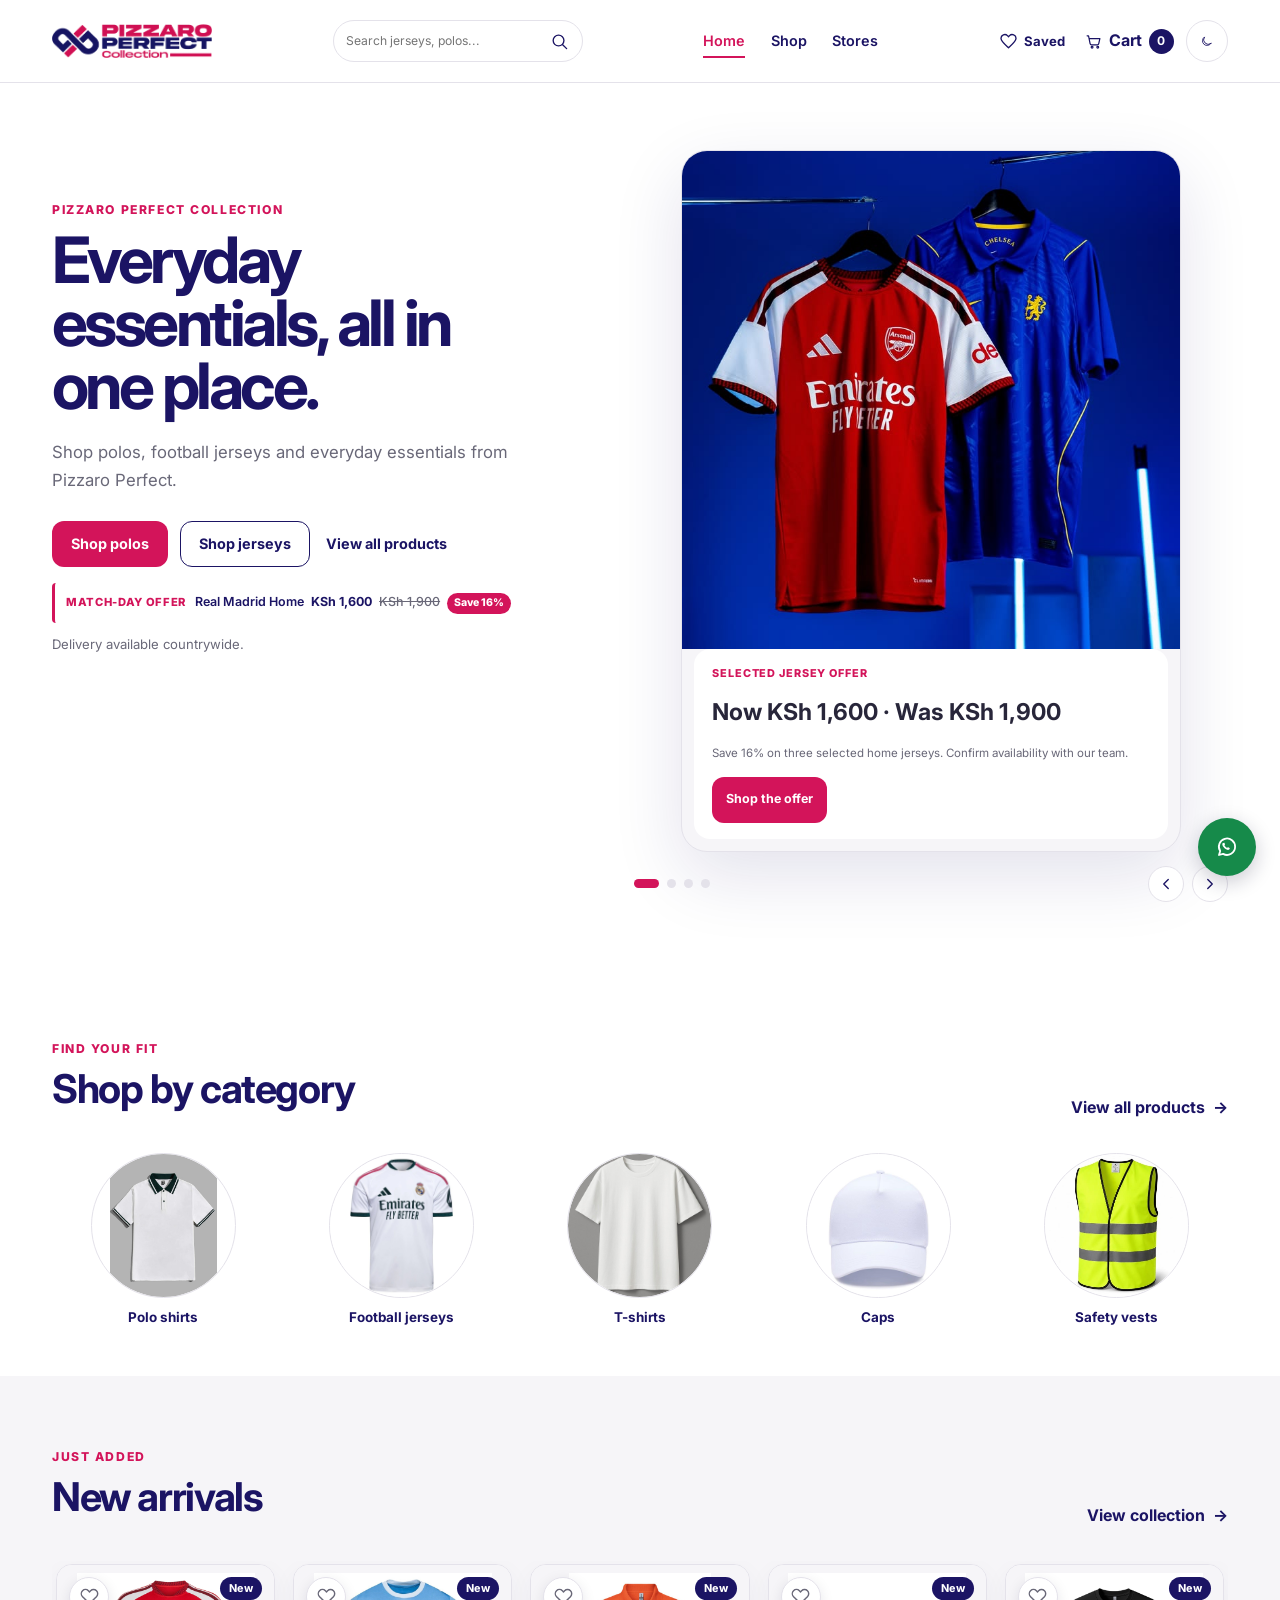
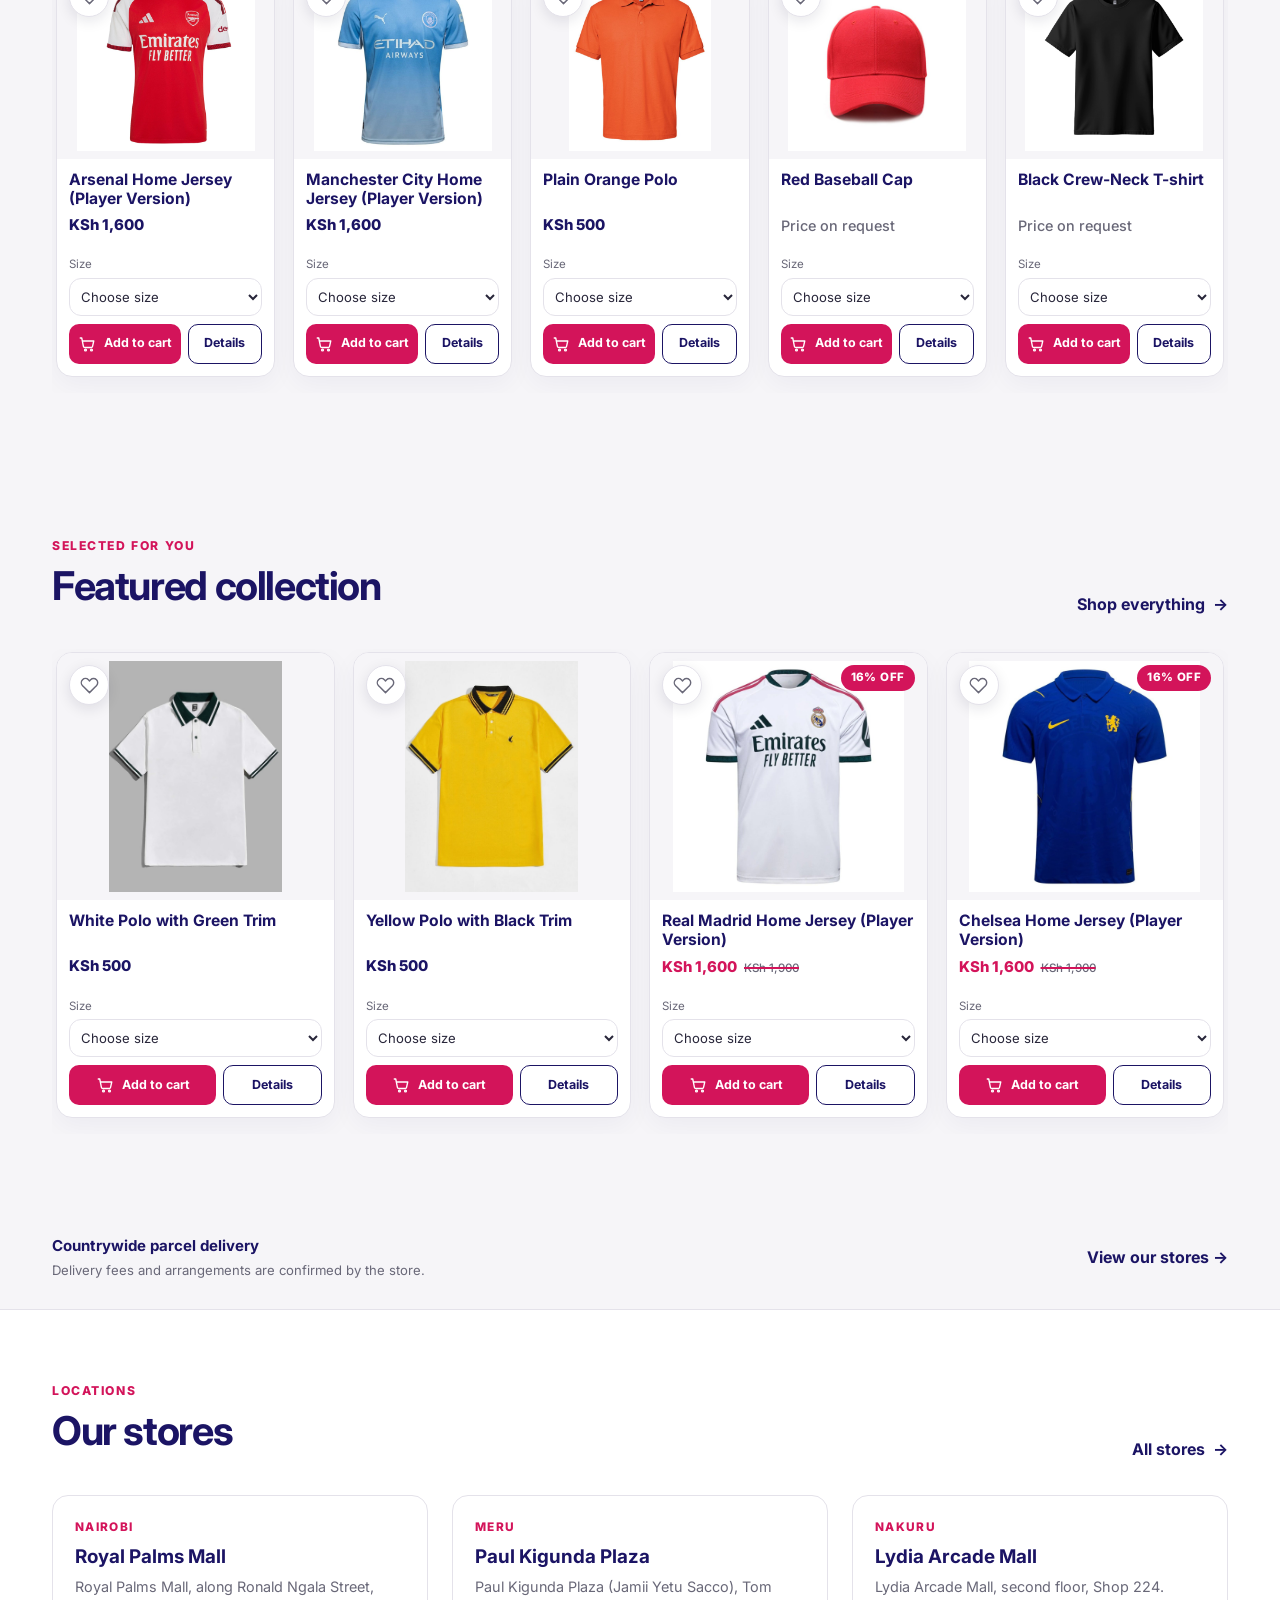
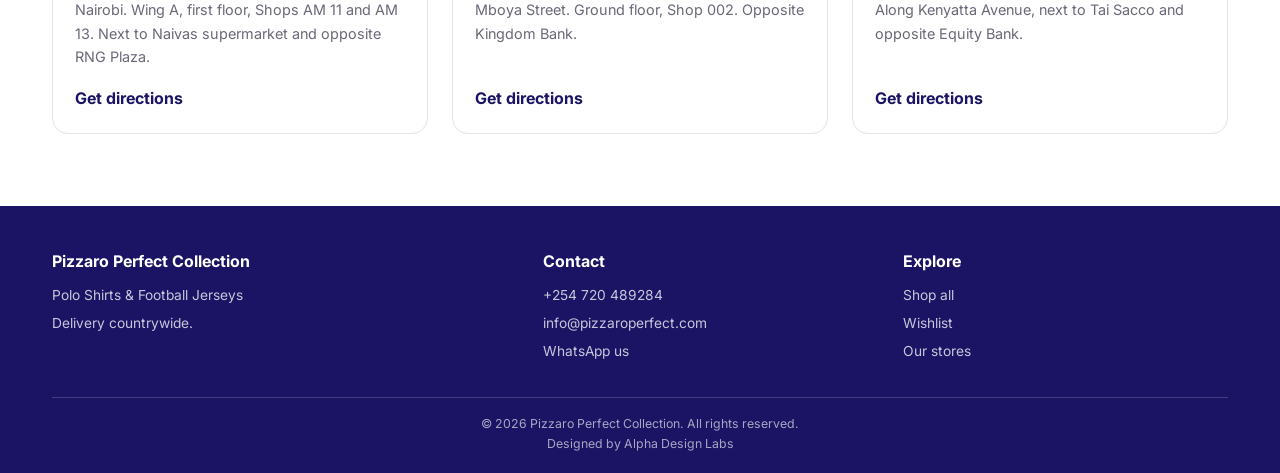
==== commit 3c9f5162: "Polish the storefront and shopping flow Refine responsive storefront pages, product variants, campai" ====
--- a/index.html
+++ b/index.html
@@ -9,8 +9,8 @@
   <link rel="preconnect" href="https://fonts.googleapis.com">
   <link rel="preconnect" href="https://fonts.gstatic.com" crossorigin>
   <link href="https://fonts.googleapis.com/css2?family=Inter:wght@400;500;600;700;800&display=swap" rel="stylesheet">
-  <script src="js/theme.js?v=20261028-2"></script>
-  <link rel="stylesheet" href="css/style.css?v=20261028-12">
+  <script src="js/theme.js?v=20261102-10"></script>
+  <link rel="stylesheet" href="css/style.css?v=20261102-17">
   <link rel="icon" type="image/svg+xml" href="images/favicon.svg">
 </head>
 <body>
@@ -20,15 +20,22 @@
       <a href="index.html" class="site-title" aria-label="Pizzaro Perfect Home">
         <img src="images/logo-light.png" data-theme-logo data-light-src="images/logo-light.png" data-dark-src="images/logo-dark.png" alt="Pizzaro Perfect Collection" width="160" height="35">
       </a>
+      <form class="header-search" data-global-search role="search">
+        <label class="header-search-field"><span class="sr-only">Search the collection</span><input type="search" name="q" placeholder="Search jerseys, polos..." autocomplete="off"></label>
+        <button type="submit" aria-label="Search products"><svg viewBox="0 0 24 24" aria-hidden="true"><circle cx="10.8" cy="10.8" r="6.8"/><path d="m16 16 5 5"/></svg></button>
+      </form>
       <nav id="main-navigation" aria-label="Main navigation">
         <ul class="nav-menu">
+          <li class="mobile-nav-search"><form class="header-search" data-global-search role="search"><label class="header-search-field"><span class="sr-only">Search the collection</span><input type="search" name="q" placeholder="Search jerseys, polos..." autocomplete="off"></label><button type="submit" aria-label="Search products"><svg viewBox="0 0 24 24" aria-hidden="true"><circle cx="10.8" cy="10.8" r="6.8"/><path d="m16 16 5 5"/></svg></button></form></li>
           <li><a href="index.html" class="nav-link" aria-current="page">Home</a></li>
           <li><a href="inventory.html" class="nav-link">Shop</a></li>
           <li><a href="location.html" class="nav-link">Stores</a></li>
-          <li><a href="" id="header-whatsapp" class="btn btn-primary nav-contact" target="_blank" rel="noopener noreferrer">WhatsApp us</a></li>
         </ul>
       </nav>
       <div class="header-tools">
+        <a class="wishlist-header" href="wishlist.html" aria-label="Open wishlist">
+          <svg viewBox="0 0 24 24" aria-hidden="true"><path d="m12 20-1.4-1.3C5.6 14.2 2.5 11.4 2.5 8a4.8 4.8 0 0 1 8.2-3.4L12 5.9l1.3-1.3A4.8 4.8 0 0 1 21.5 8c0 3.4-3.1 6.2-8.1 10.7L12 20Z"/></svg><span>Saved</span><span class="wishlist-count" data-wishlist-count hidden>0</span>
+        </a>
         <a class="cart-toggle" id="cart-toggle" href="cart.html" aria-label="Open cart">
           <svg class="cart-icon" viewBox="0 0 24 24" aria-hidden="true"><path d="M3 4h2l2.2 11.1a2 2 0 0 0 2 1.6h8.2a2 2 0 0 0 2-1.6L21 8H6"/><circle cx="10" cy="20" r="1.25"/><circle cx="18" cy="20" r="1.25"/></svg>
           <span>Cart</span><span id="cart-count" aria-live="polite">0</span>
@@ -48,14 +55,18 @@
       <div class="container hero-grid">
         <div class="hero-content">
           <p class="hero-eyebrow">Pizzaro Perfect Collection</p>
-          <h1 id="hero-title" class="hero-title">Polo shirts, football jerseys and more.</h1>
-          <p class="hero-subtitle">Explore our polo shirts and football jerseys.</p>
+          <h1 id="hero-title" class="hero-title">Everyday essentials, all in one place.</h1>
+          <p class="hero-subtitle">Shop polos, football jerseys and everyday essentials from Pizzaro Perfect.</p>
           <div class="hero-actions">
             <a href="inventory.html?category=polo" class="btn btn-primary">Shop polos</a>
             <a href="inventory.html?category=football" class="btn btn-outline">Shop jerseys</a>
             <a href="inventory.html" class="hero-all-products">View all products</a>
           </div>
-          <p class="hero-delivery">Delivery is countrywide</p>
+          <p class="hero-offer">
+            <span class="hero-offer-label">Match-day offer</span>
+            <a href="product.html?id=jersey-real-madrid-home">Real Madrid Home <strong>KSh 1,600</strong> <del>KSh 1,900</del> <span class="hero-offer-badge">Save 16%</span></a>
+          </p>
+          <p class="hero-delivery">Delivery available countrywide.</p>
         </div>
         <div class="hero-carousel" data-home-carousel aria-label="Featured products">
           <div class="hero-carousel-window">
@@ -76,41 +87,60 @@
       </div>
     </section>
 
+    <section class="shop-categories-section" aria-labelledby="category-title">
+      <div class="container">
+        <header class="section-header section-header-row">
+          <div>
+            <p class="hero-eyebrow">Find your fit</p>
+            <h2 id="category-title" class="section-title">Shop by category</h2>
+          </div>
+          <a href="inventory.html" class="text-link">View all products <span aria-hidden="true">→</span></a>
+        </header>
+        <nav class="category-card-grid" id="home-categories" aria-label="Shop by category"></nav>
+      </div>
+    </section>
+
+    <section class="new-arrivals-section" aria-labelledby="new-arrivals-title">
+      <div class="container">
+        <header class="section-header section-header-row">
+          <div>
+            <p class="hero-eyebrow">Just added</p>
+            <h2 id="new-arrivals-title" class="section-title">New arrivals</h2>
+          </div>
+          <a href="inventory.html" class="text-link">View collection <span aria-hidden="true">→</span></a>
+        </header>
+        <div class="product-grid product-grid-horizontal" id="new-arrivals" role="list" aria-label="New arrivals"></div>
+      </div>
+    </section>
+
     <section class="featured-collection" aria-labelledby="featured-title">
       <div class="container">
         <header class="section-header section-header-row">
           <div>
-            <p class="hero-eyebrow">Products</p>
-            <h2 id="featured-title" class="section-title">Shop products</h2>
-            <p class="section-subtitle">Choose a product to see its details and sizes.</p>
+            <p class="hero-eyebrow">Selected for you</p>
+            <h2 id="featured-title" class="section-title">Featured collection</h2>
           </div>
-          <a href="inventory.html" class="text-link">View all products <span aria-hidden="true">→</span></a>
+          <a href="inventory.html" class="text-link">Shop everything <span aria-hidden="true">→</span></a>
         </header>
-        <nav class="category-links" aria-label="Shop by category">
-          <a href="inventory.html?category=polo">Polo shirts <span aria-hidden="true">↗</span></a>
-          <a href="inventory.html?category=football">Football jerseys <span aria-hidden="true">↗</span></a>
-          <a href="inventory.html?category=t-shirt">T-shirts <span aria-hidden="true">↗</span></a>
-          <a href="inventory.html?category=caps">Caps <span aria-hidden="true">↗</span></a>
-          <a href="inventory.html?category=vest">Safety vests <span aria-hidden="true">↗</span></a>
-        </nav>
-        <div class="product-grid" id="featured-products" role="list" aria-label="Featured products"></div>
+        <div class="product-grid product-grid-horizontal" id="featured-products" role="list" aria-label="Featured products"></div>
       </div>
     </section>
 
-    <section class="custom-order-section" aria-labelledby="custom-order-title">
-      <div class="container custom-order-content">
-        <div>
-          <p class="hero-eyebrow">Football jerseys</p>
-          <h2 id="custom-order-title" class="section-title">Custom branding</h2>
-          <p>Add a name, number or logo to a jersey.</p>
-        </div>
-        <a href="inventory.html?category=football" class="btn btn-primary">Shop jerseys</a>
+    <section class="recently-viewed-section" id="home-recently-viewed-section" aria-labelledby="recently-viewed-title" hidden>
+      <div class="container">
+        <header class="section-header section-header-row">
+          <div>
+            <p class="hero-eyebrow">Pick up where you left off</p>
+            <h2 id="recently-viewed-title" class="section-title">Recently viewed</h2>
+          </div>
+        </header>
+        <div class="product-grid product-grid-horizontal" id="home-recently-viewed" role="list" aria-label="Recently viewed products"></div>
       </div>
     </section>
 
-    <section class="delivery-strip" aria-label="Delivery">
+    <section class="delivery-strip delivery-benefits" aria-label="Delivery and payment">
       <div class="container">
-        <p><strong>Delivery countrywide</strong><span>Order from anywhere in Kenya</span></p>
+        <p><strong>Countrywide parcel delivery</strong><span>Delivery fees and arrangements are confirmed by the store.</span></p>
         <a href="location.html">View our stores <span aria-hidden="true">→</span></a>
       </div>
     </section>
@@ -146,6 +176,7 @@
         <div class="footer-section">
           <h2>Explore</h2>
           <p><a href="inventory.html">Shop all</a></p>
+          <p><a href="wishlist.html">Wishlist</a></p>
           <p><a href="location.html">Our stores</a></p>
         </div>
       </div>
@@ -155,9 +186,9 @@
       </div>
     </div>
   </footer>
-  <script src="js/config.js"></script>
-  <script src="js/inventory.js?v=20261028-3"></script>
-  <script src="js/app.js?v=20261028-8"></script>
-  <script src="js/cart.js?v=20261028-1"></script>
+  <script src="js/config.js?v=20261102-10"></script>
+  <script src="js/inventory.js?v=20261102-13"></script>
+  <script src="js/app.js?v=20261102-12"></script>
+  <script src="js/cart.js?v=20261102-13"></script>
 </body>
 </html>
--- a/css/style.css
+++ b/css/style.css
@@ -91,7 +91,7 @@
 }
 .header-content {
   position: relative; display: flex; align-items: center; justify-content: space-between;
-  gap: 20px; max-width: var(--container-max); min-height: 82px; margin: 0 auto; padding: 8px var(--container-padding);
+  gap: clamp(8px, 1.4vw, 18px); max-width: var(--container-max); min-height: 82px; margin: 0 auto; padding: 8px var(--container-padding);
 }
 .site-title { display: flex; flex: 0 0 auto; align-items: center; }
 .site-title img { width: 160px; height: auto; object-fit: contain; }
@@ -99,11 +99,25 @@
 .nav-link { position: relative; display: inline-flex; align-items: center; min-height: 44px; color: var(--color-link); font-size: .9rem; font-weight: 600; }
 .nav-link:hover, .nav-link[aria-current="page"] { color: var(--color-magenta); }
 .nav-link[aria-current="page"]::after { position: absolute; right: 0; bottom: 5px; left: 0; height: 2px; background: var(--color-magenta); content: ""; }
+.header-search { display: flex; width: clamp(155px, 20vw, 250px); min-width: 0; height: 42px; align-items: center; gap: 5px; padding: 3px 6px 3px 12px; border: 1px solid var(--color-border); border-radius: 999px; background: var(--color-surface); }
+.header-search-field { flex: 1; min-width: 0; }
+.header-search input { width: 100%; min-width: 0; padding: 4px 0; border: 0; outline: 0; color: var(--color-text); background: transparent; font-size: .76rem; }
+.header-search input:focus-visible { outline: 0; }
+.header-search button { display: grid; width: 32px; height: 32px; flex: 0 0 auto; place-items: center; border: 0; border-radius: 50%; color: var(--color-link); background: transparent; cursor: pointer; }
+.header-search svg, .wishlist-header svg { width: 19px; height: 19px; fill: none; stroke: currentColor; stroke-linecap: round; stroke-linejoin: round; stroke-width: 1.7; }
+.header-search button:hover { color: var(--color-magenta); }
+.inventory-page .header-content > .header-search[data-global-search] { display: none !important; }
+.mobile-nav-search { display: none; }
 .header-tools { display: flex; align-items: center; gap: 12px; }
 .cart-toggle, .nav-toggle {
   min-height: 44px; border: 0; background: transparent; cursor: pointer;
 }
 .cart-toggle { display: inline-flex; align-items: center; gap: 7px; padding: 8px 0 8px 8px; color: var(--color-link); font-weight: 700; }
+.wishlist-header { position: relative; display: inline-flex; min-height: 44px; align-items: center; justify-content: center; gap: 6px; color: var(--color-link); font-size: .82rem; font-weight: 700; }
+.wishlist-header:hover, .wishlist-header[aria-current="page"] { color: var(--color-magenta); }
+.wishlist-header[aria-current="page"] svg { fill: currentColor; }
+.wishlist-count { position: absolute; top: 0; right: -9px; display: grid; min-width: 18px; height: 18px; place-items: center; border-radius: 50%; padding: 0 4px; color: var(--color-white); background: var(--color-magenta); font-size: .65rem; }
+.wishlist-count[hidden] { display: none; }
 .cart-icon { width: 17px; height: 17px; fill: none; stroke: currentColor; stroke-linecap: round; stroke-linejoin: round; stroke-width: 1.7; }
 #cart-count { display: inline-grid; width: 25px; height: 25px; place-items: center; border-radius: 50%; color: var(--color-white); background: var(--color-navy); font-size: .75rem; }
 .nav-toggle { display: none; padding: 8px; }
@@ -142,29 +156,38 @@
 
 /* Homepage */
 .hero { padding: clamp(38px, 5.2vw, 72px) 0; }
-.hero-grid { display: grid; grid-template-columns: .92fr 1.08fr; align-items: center; gap: clamp(36px, 6vw, 82px); }
-.hero-content { max-width: 540px; }
+.hero-grid { display: grid; grid-template-columns: .92fr 1.08fr; align-items: start; gap: clamp(36px, 6vw, 82px); }
+.hero-content { max-width: 540px; padding-top: clamp(24px, 4vw, 52px); }
 .hero-eyebrow { margin-bottom: 10px; color: var(--color-magenta); font-size: .76rem; font-weight: 800; letter-spacing: .13em; line-height: 1.4; text-transform: uppercase; }
 .hero-title { max-width: 660px; margin-bottom: 20px; font-size: clamp(2.8rem, 5vw, 4.65rem); line-height: .99; }
 .hero-subtitle { max-width: 460px; margin-bottom: 26px; color: var(--color-muted); font-size: 1.05rem; line-height: 1.7; }
 .hero-actions { display: flex; flex-wrap: wrap; gap: 12px; }
 .hero-all-products { display: inline-flex; align-items: center; padding: 0 4px; font-size: .9rem; font-weight: 700; }
-.hero-delivery { margin: 18px 0 0; color: var(--color-muted); font-size: .86rem; }
+.hero-offer { display: flex; flex-wrap: wrap; align-items: baseline; gap: 4px 9px; margin: 16px 0 0; padding: 9px 11px; border-left: 3px solid var(--color-magenta); border-radius: 4px 10px 10px 4px; color: var(--color-text); background: var(--color-surface); font-size: .78rem; }
+.hero-offer-label { color: var(--color-magenta); font-size: .7rem; font-weight: 800; letter-spacing: .06em; text-transform: uppercase; }
+.hero-offer a { display: inline-flex; flex-wrap: wrap; align-items: baseline; gap: 4px 7px; color: var(--color-link); font-weight: 600; }
+.hero-offer a:hover { color: var(--color-magenta); }
+.hero-offer del { color: var(--color-muted); font-weight: 500; }
+.hero-offer-badge { border-radius: 999px; padding: 2px 7px; color: var(--color-white); background: var(--color-magenta); font-size: .66rem; font-weight: 800; }
+.hero-delivery { margin: 11px 0 0; color: var(--color-muted); font-size: .82rem; }
 .hero-delivery span { padding: 0 5px; color: var(--color-magenta); }
 .hero-carousel { min-width: 0; }
 .hero-carousel-window {
-  aspect-ratio: 1.07; overflow: hidden; border: 1px solid var(--color-border);
+  max-width: 500px; overflow: hidden; margin-inline: auto; border: 1px solid var(--color-border);
   border-radius: calc(var(--radius-card) + 10px); background: var(--color-soft-white);
   box-shadow: 0 24px 70px rgba(27, 20, 100, .12);
 }
-.hero-carousel-track { display: flex; width: 100%; height: 100%; transition: transform .45s ease; }
+.hero-carousel-track { display: flex; width: 100%; transition: transform .45s ease; }
 .hero-carousel-slide { flex: 0 0 100%; min-width: 0; }
-.hero-image { position: relative; width: 100%; height: 100%; overflow: hidden; margin: 0; }
-.hero-image img { width: 100%; height: 100%; padding: 10px; object-fit: contain; }
-.hero-image-caption { position: absolute; right: 12px; bottom: 12px; left: 12px; display: grid; gap: 3px; padding: 11px 14px; border-radius: var(--radius-card); color: var(--color-text); background: var(--color-surface); }
+.hero-image { position: relative; display: flex; width: 100%; flex-direction: column; overflow: hidden; margin: 0; }
+.hero-image img { display: block; width: 100%; height: auto; aspect-ratio: 1; flex: 0 0 auto; object-fit: cover; }
+.hero-image-caption { display: grid; flex: 0 0 auto; gap: 3px; margin: 0 12px 12px; padding: 11px 14px; border-radius: var(--radius-card); color: var(--color-text); background: var(--color-surface); }
 .hero-image-category { color: var(--color-magenta); font-size: .68rem; font-weight: 800; letter-spacing: .08em; text-transform: uppercase; }
 .hero-image-name { font-size: .95rem; font-weight: 700; }
 .hero-image-note { color: var(--color-muted); font-size: .72rem; }
+.hero-promo-copy { height: 190px; overflow: hidden; gap: 7px; padding: 16px 18px; }
+.hero-promo-copy .hero-image-name { font-size: clamp(1.05rem, 2vw, 1.45rem); }
+.hero-promo-action { justify-self: start; min-height: 40px; margin-top: 2px; padding: 8px 13px; font-size: .78rem; }
 .hero-carousel-controls { display: flex; align-items: center; justify-content: space-between; gap: 16px; padding-top: 14px; }
 .hero-carousel-dots, .hero-carousel-arrows { display: flex; align-items: center; gap: 8px; }
 .hero-carousel-dot { width: 9px; height: 9px; padding: 0; border: 0; border-radius: 10px; background: var(--color-border); cursor: pointer; }
@@ -176,6 +199,16 @@
   .hero-carousel-track { transition: none; }
 }
 .featured-collection { background: var(--color-soft-white); }
+.shop-categories-section { padding-bottom: 48px; }
+.category-card-grid { display: grid; grid-template-columns: repeat(5, minmax(0, 1fr)); gap: 16px; }
+.category-card { display: grid; min-width: 0; justify-items: center; gap: 9px; color: var(--color-link); font-size: .84rem; font-weight: 700; text-align: center; }
+.category-card-image { display: block; width: min(100%, 145px); aspect-ratio: 1; overflow: hidden; border: 1px solid var(--color-border); border-radius: 50%; background: #fff; }
+.category-card-image img { width: 100%; height: 100%; border-radius: inherit; object-fit: contain; }
+.category-card:hover { color: var(--color-magenta); }
+.new-arrivals-section { background: var(--color-soft-white); }
+.product-grid.product-grid-horizontal { grid-auto-flow: column; grid-auto-columns: minmax(210px, 1fr); grid-template-columns: none; grid-auto-rows: auto; overflow-x: auto; gap: 18px; padding: 3px 4px 16px; scroll-snap-type: x mandatory; scrollbar-width: thin; }
+.product-grid-horizontal > * { scroll-snap-align: start; }
+.delivery-benefits { background: var(--color-soft-white); }
 .section-header { margin-bottom: var(--space-4); }
 .section-header-row { display: flex; align-items: end; justify-content: space-between; gap: 28px; }
 .section-title { margin-bottom: 8px; }
@@ -185,7 +218,7 @@
 .category-links a span { flex: 0 0 auto; }
 .category-links a span { color: var(--color-magenta); }
 .category-links a:hover { color: var(--color-magenta); }
-.featured-collection .product-grid { grid-template-columns: repeat(4, minmax(0, 1fr)); gap: 28px 20px; }
+.featured-collection .product-grid:not(.product-grid-horizontal) { grid-template-columns: repeat(4, minmax(0, 1fr)); gap: 28px 20px; }
 .custom-order-section { padding: 54px 0; background: var(--color-navy); color: var(--color-white); }
 .custom-order-content { display: flex; align-items: center; justify-content: space-between; gap: 32px; }
 .custom-order-content h2, .custom-order-content .hero-eyebrow { color: var(--color-white); }
@@ -201,13 +234,13 @@
 .branch-preview { padding-bottom: var(--space-6); }
 
 /* Product catalogue */
-.product-grid { display: grid; grid-auto-rows: 1fr; grid-template-columns: repeat(3, minmax(0, 1fr)); gap: 42px 24px; }
+.product-grid { display: grid; grid-auto-rows: 1fr; grid-template-columns: repeat(4, minmax(0, 1fr)); gap: 22px; }
 #product-grid[hidden] { display: none; }
 .product-card { display: flex; min-width: 0; flex-direction: column; overflow: hidden; border: 1px solid var(--color-border); border-radius: var(--radius-card); background: var(--color-surface); box-shadow: 0 8px 26px rgba(27, 20, 100, .045); transition: transform .2s ease, box-shadow .2s ease, border-color .2s ease; }
 .product-card:hover { transform: translateY(-3px); border-color: var(--color-magenta); box-shadow: 0 18px 38px rgba(27, 20, 100, .11); }
-.product-image { position: relative; width: 100%; aspect-ratio: 1; overflow: hidden; margin: 0; background: linear-gradient(145deg, var(--color-soft-white), var(--color-surface)); }
+.product-image { position: relative; width: 100%; aspect-ratio: 1.12; overflow: hidden; margin: 0; background: var(--color-soft-white); }
 .product-image > a { display: block; width: 100%; height: 100%; }
-.product-image img { width: 100%; height: 100%; padding: 0; object-fit: contain; }
+.product-image img { width: 100%; height: 100%; padding: 8px; object-fit: contain; }
 .wishlist-toggle {
   position: absolute; z-index: 3; top: 12px; left: 12px; display: grid;
   width: 40px; height: 40px; place-items: center; border: 1px solid var(--color-border);
@@ -218,17 +251,20 @@
 .wishlist-toggle svg { width: 19px; height: 19px; fill: transparent; stroke: currentColor; stroke-linecap: round; stroke-linejoin: round; stroke-width: 1.8; }
 .wishlist-toggle.is-saved svg { fill: currentColor; }
 .product-discount-sticker { position: absolute; z-index: 2; top: 12px; right: 12px; padding: 7px 10px; border-radius: 999px; color: var(--color-white); background: var(--color-magenta); font-size: .72rem; font-weight: 800; letter-spacing: .035em; line-height: 1; }
+.product-new-label { position: absolute; z-index: 2; top: 12px; right: 12px; padding: 6px 9px; border-radius: 999px; color: var(--color-white); background: var(--color-navy); font-size: .68rem; font-weight: 750; line-height: 1; }
 .product-image-note { position: absolute; right: 8px; bottom: 8px; left: 8px; padding: 5px 8px; border-radius: 8px; color: var(--color-text); background: var(--color-surface); font-size: .67rem; line-height: 1.4; }
 .product-image-note a { color: var(--color-link); text-decoration: underline; text-underline-offset: 2px; }
-.product-info { display: flex; flex: 1; flex-direction: column; padding: 16px; }
+.product-info { display: flex; flex: 1; flex-direction: column; min-width: 0; padding: 12px; }
 .product-category { margin-bottom: 5px; color: var(--color-magenta); font-size: .7rem; font-weight: 800; letter-spacing: .1em; text-transform: uppercase; }
-.product-name { margin-bottom: 6px; font-size: 1.12rem; font-weight: 700; }
+.product-name { display: -webkit-box; min-height: 2.35em; overflow: hidden; margin-bottom: 2px; font-size: .98rem; font-weight: 700; line-height: 1.2; -webkit-box-orient: vertical; -webkit-line-clamp: 2; }
 .product-name a { color: inherit; }
 .product-name a:hover { color: var(--color-magenta); }
-.product-meta { display: flex; align-items: baseline; justify-content: space-between; gap: 10px; padding: 10px 0; border-top: 1px solid var(--color-border); }
-.product-price { display: flex; flex-wrap: wrap; align-items: baseline; gap: 3px 8px; margin: 0; color: var(--color-link); font-size: 1.02rem; font-weight: 800; }
+.product-team { margin: -4px 0 4px; color: var(--color-muted); font-size: .76rem; }
+.product-team[hidden] { display: none; }
+.product-meta { display: flex; align-items: baseline; justify-content: flex-start; gap: 8px; padding: 4px 0 9px; }
+.product-price { display: flex; flex-wrap: wrap; align-items: baseline; gap: 2px 7px; margin: 0; color: var(--color-link); font-size: .93rem; font-weight: 800; }
 .price-current { color: var(--color-magenta); }
-.price-original { color: var(--color-muted); font-size: .78em; font-weight: 500; }
+.price-original { color: var(--color-muted); font-size: .78em; font-weight: 500; text-decoration-thickness: 1.5px; text-decoration-color: var(--color-magenta); }
 .product-stock { margin: 0; color: var(--color-muted); font-size: .72rem; font-weight: 650; }
 .product-stock:empty { display: none; }
 .product-stock--in-stock, .product-detail-stock.product-detail-stock--in-stock { color: #16803c; }
@@ -240,8 +276,8 @@
 .variant-field { display: grid; gap: 4px; min-width: 0; color: var(--color-muted); font-size: .75rem; }
 .variant-field select { width: 100%; min-height: 40px; padding: 7px; border: 1px solid var(--color-border); border-radius: var(--radius-control); color: var(--color-text); background: var(--color-surface); font-size: .82rem; }
 .product-action { display: grid; gap: 8px; margin-top: auto; padding-top: 8px; }
-.product-card-actions { display: grid; grid-template-columns: minmax(0, 1fr) auto; gap: 8px; }
-.product-card-actions .btn { min-width: 0; padding: 9px 12px; }
+.product-card-actions { display: grid; grid-template-columns: minmax(0, 1.2fr) minmax(0, .8fr); gap: 7px; }
+.product-card-actions .btn { min-width: 0; min-height: 40px; padding: 7px 9px; border-radius: 10px; font-size: .78rem; white-space: nowrap; }
 .add-to-cart-icon { width: 18px; height: 18px; flex: 0 0 auto; fill: none; stroke: currentColor; stroke-linecap: round; stroke-linejoin: round; stroke-width: 1.8; }
 .product-card-actions .btn:disabled { border-color: var(--color-border); color: var(--color-muted); background: var(--color-soft-white); cursor: not-allowed; }
 .product-action .variant-field { font-size: .72rem; }
@@ -255,16 +291,21 @@
 .catalogue-loading[hidden] { display: none; }
 
 /* Catalogue and locations */
-.page-header { padding: clamp(42px, 6vw, 76px) 0; background: var(--color-soft-white); }
-.inventory-page-header { padding-bottom: 30px; }
+.page-header { padding: clamp(28px, 3.5vw, 42px) 0; background: var(--color-soft-white); }
+.inventory-page-header { padding: clamp(24px, 3vw, 36px) 0 24px; }
 .page-header .container { max-width: var(--container-max); }
-.page-header h1 { max-width: 800px; }
-.page-header p:not(.hero-eyebrow) { max-width: 700px; margin-bottom: 0; color: var(--color-muted); font-size: 1.02rem; }
-.inventory-category-links { display: flex; flex-wrap: wrap; gap: 8px; margin-top: 24px; }
+.page-header h1 { max-width: 800px; margin-bottom: 8px; font-size: clamp(2rem, 3.4vw, 3.2rem); letter-spacing: -.045em; }
+.page-header p:not(.hero-eyebrow) { max-width: 700px; margin-bottom: 0; color: var(--color-muted); font-size: .94rem; }
+.inventory-page-header .hero-eyebrow { margin-bottom: 6px; }
+.inventory-category-links { display: flex; flex-wrap: wrap; gap: 8px; margin-top: 18px; }
 .inventory-category-links a { display: inline-flex; min-height: 38px; align-items: center; padding: 7px 13px; border: 1px solid var(--color-border); border-radius: 999px; color: var(--color-link); background: var(--color-surface); font-size: .82rem; font-weight: 700; }
 .inventory-category-links a:hover, .inventory-category-links a[aria-current="page"] { border-color: var(--color-magenta); color: var(--color-white); background: var(--color-magenta); }
 .inventory-section { padding-top: 22px; }
 .inventory-filters { display: flex; align-items: center; margin-bottom: 25px; }
+.inventory-filters > input { flex: 1; }
+.size-filter-label { display: flex; flex: 0 0 auto; align-items: center; gap: 8px; margin-left: 12px; color: var(--color-muted); font-size: .8rem; }
+.size-filter-label select { min-height: 48px; padding: 8px 30px 8px 12px; border: 1px solid var(--color-border); border-radius: var(--radius-control); color: var(--color-text); background: var(--color-surface); }
+.clear-filters { min-height: 44px; margin-left: 10px; padding: 8px 12px; white-space: nowrap; font-size: .78rem; }
 .inventory-filters input {
   width: 100%;
   min-height: 48px; border: 1px solid var(--color-border); border-radius: var(--radius-control);
@@ -288,12 +329,20 @@
 .product-detail { display: grid; grid-template-columns: minmax(0, 1.05fr) minmax(0, .85fr); align-items: start; gap: clamp(32px, 5vw, 72px); }
 .product-detail-image { position: relative; width: 100%; aspect-ratio: 4 / 5; overflow: hidden; margin: 0; border-radius: var(--radius-card); background: var(--color-soft-white); }
 .product-detail-image img { width: 100%; height: 100%; object-fit: contain; }
+.image-zoom-button { position: absolute; right: 12px; top: 12px; display: grid; width: 42px; height: 42px; place-items: center; border: 1px solid var(--color-border); border-radius: 50%; color: var(--color-link); background: var(--color-surface); cursor: zoom-in; }
+.image-zoom-button svg { width: 21px; height: 21px; fill: none; stroke: currentColor; stroke-linecap: round; stroke-linejoin: round; stroke-width: 1.7; }
+.image-lightbox { position: fixed; width: min(94vw, 980px); max-width: none; max-height: 92vh; padding: 18px; border: 1px solid var(--color-border); border-radius: var(--radius-card); color: var(--color-text); background: var(--color-surface); }
+.image-lightbox::backdrop { background: rgba(15, 13, 30, .78); }
+.image-lightbox img { width: 100%; max-height: calc(92vh - 60px); object-fit: contain; }
+.image-lightbox-close { display: block; margin: 0 0 10px auto; padding: 6px 12px; border: 1px solid var(--color-border); border-radius: 999px; color: var(--color-link); background: var(--color-surface); cursor: pointer; }
 .product-detail-image figcaption { position: absolute; right: 12px; bottom: 12px; left: 12px; padding: 8px 10px; border-radius: 10px; color: var(--color-text); background: var(--color-surface); font-size: .76rem; }
 .product-detail-image figcaption a { margin-left: 6px; color: var(--color-link); text-decoration: underline; text-underline-offset: 2px; }
 .product-detail-info { width: 100%; padding-top: clamp(4px, 1.5vw, 20px); }
 .product-detail-info h1 { margin-bottom: 14px; font-size: clamp(2.3rem, 4vw, 3.8rem); }
 .product-detail-price { display: flex; flex-wrap: wrap; align-items: baseline; gap: 4px 10px; margin-bottom: 8px; color: var(--color-link); font-size: 1.35rem; font-weight: 800; }
 .product-detail-price .price-original { font-size: .72em; }
+.product-detail-team { margin-bottom: 12px; color: var(--color-muted); font-weight: 650; }
+.product-detail-availability { margin: 0 0 12px; color: var(--color-muted); font-size: .86rem; }
 .product-detail-stock { margin-bottom: 16px; color: var(--color-muted); font-size: .85rem; font-weight: 700; }
 .product-detail-stock:empty { display: none; }
 .product-detail-description, .detail-options-note { color: var(--color-muted); line-height: 1.7; }
@@ -301,10 +350,26 @@
 .product-detail-variants .variant-field { max-width: 360px; font-size: .86rem; }
 .product-detail-variants .variant-field select { min-height: 48px; font-size: .9rem; }
 .detail-options-note { margin: 0; font-size: .86rem; }
-.product-feedback { min-height: 0; margin: 4px 0 0; color: var(--color-magenta); font-size: .82rem; }
+.product-feedback { min-height: 0; margin: 4px 0 0; color: #b42318; font-size: .82rem; }
+.product-feedback.is-success { color: #16803c; }
+.product-feedback.is-error { color: #b42318; }
 .product-feedback:empty { display: none; }
-.product-detail-actions { display: grid; gap: 10px; margin-top: 20px; }
+.product-detail-actions { display: grid; grid-template-columns: minmax(0, 1fr) minmax(0, 2fr); gap: 10px; margin-top: 20px; }
 .product-detail-actions .btn { width: 100%; }
+.product-detail-actions .product-detail-enquiry { grid-column: 1 / -1; }
+.quantity-field { display: flex; min-height: 46px; align-items: center; gap: 10px; color: var(--color-muted); font-size: .86rem; font-weight: 650; }
+.quantity-field input { width: 78px; min-height: 44px; padding: 7px 8px; border: 1px solid var(--color-border); border-radius: var(--radius-control); color: var(--color-text); background: var(--color-surface); }
+.detail-wishlist svg { width: 18px; height: 18px; fill: none; stroke: currentColor; stroke-width: 1.7; }
+.detail-wishlist[aria-pressed="true"] { border-color: var(--color-magenta); color: var(--color-magenta); }
+.detail-wishlist[aria-pressed="true"] svg { fill: currentColor; }
+.product-share-status { margin: 0; color: var(--color-muted); font-size: .8rem; }
+.related-products-section, .wishlist-page-section { padding: var(--space-6) 0; background: var(--color-soft-white); }
+.recently-viewed-section .product-grid:empty { display: none; }
+.wishlist-empty { padding: 50px 20px; border: 1px solid var(--color-border); border-radius: var(--radius-card); background: var(--color-surface); text-align: center; }
+.wishlist-empty[hidden] { display: none; }
+.wishlist-empty p { color: var(--color-muted); }
+.product-grid[hidden] { display: none; }
+.product-grid-horizontal[hidden] { display: none; }
 .product-not-found { padding: 36px 0 60px; }
 .product-not-found p { color: var(--color-muted); }
 .product-detail-delivery { padding: 24px 0; background: var(--color-soft-white); }
@@ -340,15 +405,22 @@
 .cart-page-heading h1 { font-size: clamp(2.3rem, 5vw, 3.8rem); }
 .cart-page-heading > div > p:last-child { margin-bottom: 0; color: var(--color-muted); }
 .cart-page-layout { display: grid; grid-template-columns: minmax(0, 1.6fr) minmax(250px, .75fr); align-items: start; gap: 28px; }
+.cart-items-column { min-width: 0; }
+.cart-list-tools { display: flex; align-items: center; justify-content: space-between; gap: 16px; margin-bottom: 12px; }
+.cart-list-tools h2 { margin: 0; font-size: 1.25rem; }
+.cart-list-tools .text-link { border: 0; color: var(--color-magenta); background: transparent; cursor: pointer; font-size: .82rem; }
 .cart-lines, .cart-summary { padding: 24px; border: 1px solid var(--color-border); border-radius: var(--radius-card); background: var(--color-surface); box-shadow: 0 8px 26px rgba(27, 20, 100, .045); }
 .cart-line-image { width: 64px; height: 76px; flex: 0 0 auto; border-radius: 10px; background: var(--color-soft-white); object-fit: contain; }
 .cart-status { min-height: 24px; margin: 10px 0 0; color: var(--color-muted); font-size: .82rem; }
-.cart-status.is-error { color: #9A183A; }
+.cart-status.is-success { color: #16803c; }
+.cart-status.is-error { color: #b42318; }
 .cart-line { display: grid; grid-template-columns: 64px minmax(0, 1fr) auto; align-items: center; gap: 16px; padding: 16px 0; border-bottom: 1px solid var(--color-border); }
 .cart-line:first-child { padding-top: 0; }
 .cart-line:last-child { padding-bottom: 0; border-bottom: 0; }
 .cart-line-details { flex: 1; min-width: 0; }
 .cart-line-details h3 { margin-bottom: 3px; font-size: 1rem; }
+.cart-size-field { display: grid; width: min(100%, 220px); gap: 4px; margin: 8px 0; color: var(--color-muted); font-size: .75rem; }
+.cart-size-field select { min-height: 38px; padding: 7px; border: 1px solid var(--color-border); border-radius: var(--radius-control); color: var(--color-text); background: var(--color-surface); font-size: .82rem; }
 .cart-line-details p { margin: 0; color: var(--color-muted); font-size: .8rem; }
 .cart-line-details .cart-line-price { margin-top: 4px; color: var(--color-link); font-weight: 700; }
 .cart-line-controls { display: flex; flex: 0 0 auto; align-items: center; gap: 8px; }
@@ -364,6 +436,23 @@
 .cart-order { width: 100%; }
 .cart-order.is-disabled { opacity: .45; }
 .cart-delivery-note { margin: 12px 0 0; color: var(--color-muted); font-size: .8rem; text-align: center; }
+.cart-disclaimer { margin: 12px 0 18px; }
+.cart-disclaimer[hidden] { display: none; }
+
+/* Custom design enquiry */
+.customise-section { background: var(--color-soft-white); }
+.customise-layout { display: grid; grid-template-columns: minmax(0, 1.1fr) minmax(280px, .9fr); align-items: start; gap: 36px; }
+.customise-preview-panel, .customise-controls { padding: clamp(18px, 3vw, 30px); border: 1px solid var(--color-border); border-radius: var(--radius-card); background: var(--color-surface); box-shadow: 0 8px 26px rgba(27, 20, 100, .045); }
+.customise-preview-heading h2 { margin-bottom: 8px; font-size: 1.5rem; }
+.customise-preview-panel canvas { display: block; width: min(100%, 560px); height: auto; margin: 0 auto; border-radius: var(--radius-control); background: var(--color-soft-white); }
+.customise-disclaimer, .customise-status { margin: 12px 0 0; color: var(--color-muted); font-size: .82rem; }
+.customise-controls { display: grid; gap: 14px; }
+.customise-controls label { display: grid; gap: 5px; color: var(--color-muted); font-size: .82rem; font-weight: 650; }
+.customise-controls input, .customise-controls select { width: 100%; min-height: 44px; padding: 8px 10px; border: 1px solid var(--color-border); border-radius: var(--radius-control); color: var(--color-text); background: var(--color-surface); }
+.customise-controls input[type="file"] { height: auto; font-size: .76rem; }
+.customise-controls .customise-disclaimer { margin-top: 0; }
+.customise-actions { display: grid; grid-template-columns: 1fr 1fr; gap: 8px; }
+.customise-actions .btn { padding-right: 10px; padding-left: 10px; font-size: .8rem; }
 
 /* Footer */
 .site-footer { margin-top: auto; padding: 46px 0 20px; color: var(--color-white); background: var(--color-navy); }
@@ -377,17 +466,23 @@
 
 @media (max-width: 1050px) {
   :root { --container-padding: 24px; }
-  .header-content { gap: 12px; }
-  .nav-menu { gap: 16px; }
-  .nav-link { font-size: .82rem; }
-  .site-title img { width: 132px; height: auto; }
-  .nav-contact { padding: 9px 12px; }
-  .featured-collection .product-grid { grid-template-columns: repeat(2, minmax(0, 1fr)); }
+  .header-content { gap: 8px; }
+  .nav-menu { gap: 10px; }
+  .nav-link { font-size: .76rem; }
+  .site-title img { width: 116px; height: auto; }
+  .header-search { width: 165px; }
+  .header-tools { gap: 8px; }
+  .product-grid:not(.product-grid-horizontal), .featured-collection .product-grid:not(.product-grid-horizontal) { grid-template-columns: repeat(3, minmax(0, 1fr)); }
+  .category-card-grid { grid-template-columns: repeat(3, minmax(0, 1fr)); }
 }
 @media (max-width: 780px) {
   :root { --container-padding: 20px; --space-6: 56px; }
+  .hero-grid { align-items: start; }
   .header-content { min-height: 70px; }
   .site-title img { width: 118px; height: auto; }
+  .header-content { flex-wrap: wrap; }
+  .header-search { display: none; }
+  .inventory-page .header-content > .header-search[data-global-search] { display: none !important; }
   .nav-toggle { display: inline-grid; place-items: center; }
   .nav-menu {
     position: absolute; top: 100%; right: 0; left: 0; display: none;
@@ -396,6 +491,8 @@
   }
   .nav-menu.nav-menu-open { display: flex; flex-direction: column; }
   .nav-menu li { width: 100%; }
+  .nav-menu .mobile-nav-search { display: block; padding: 4px 0 10px; }
+  .mobile-nav-search .header-search { display: flex; width: 100%; height: 46px; }
   .nav-link { width: 100%; min-height: 42px; }
   .nav-link[aria-current="page"]::after { right: auto; bottom: 3px; width: 32px; }
   .nav-menu .nav-contact { width: 100%; }
@@ -404,13 +501,14 @@
   .cart-page-heading { align-items: flex-start; flex-direction: column; }
   .hero { padding: 38px 0 42px; }
   .hero-grid { grid-template-columns: 1fr; gap: 28px; }
+  .hero-content { padding-top: 0; }
   .hero-title { font-size: clamp(2.7rem, 10vw, 4rem); }
-  .hero-carousel-window { aspect-ratio: 1.15; }
+  .hero-carousel-window { max-width: 500px; }
   .hero-content { max-width: 680px; }
   .category-links { grid-template-columns: 1fr 1fr; }
   .category-links a { padding-right: 10px; font-size: .82rem; }
-  .product-grid { grid-template-columns: repeat(2, minmax(0, 1fr)); gap: 34px 16px; }
-  .featured-collection .product-grid { gap: 30px 16px; }
+  .product-grid:not(.product-grid-horizontal), .featured-collection .product-grid:not(.product-grid-horizontal) { grid-template-columns: repeat(2, minmax(0, 1fr)); gap: 14px; }
+  .product-grid.product-grid-horizontal { grid-auto-columns: minmax(190px, 42vw); gap: 14px; }
   .product-variants { grid-template-columns: 1fr; }
   .delivery-strip > .container { align-items: flex-start; flex-direction: column; gap: 16px; }
   .delivery-strip > .container > a { margin-top: 2px; }
@@ -423,22 +521,26 @@
   .footer-content { grid-template-columns: 1fr 1fr; gap: 24px; }
   .footer-section:first-child { grid-column: 1 / -1; }
   .inventory-filters input { width: 100%; min-width: 0; }
-  .inventory-page-header { padding-top: 34px; padding-bottom: 22px; }
-  .inventory-section { padding-top: 16px; }
-  .inventory-category-links { gap: 6px; margin-top: 18px; }
-  .inventory-category-links a { min-height: 34px; padding: 6px 10px; font-size: .74rem; }
-  .product-card { display: grid; min-height: 190px; grid-template-columns: minmax(76px, 32%) minmax(0, 1fr); align-items: stretch; }
-  .product-image { aspect-ratio: auto; align-self: stretch; }
+  .inventory-page-header { padding: 16px 0 12px; }
+  .inventory-page-header h1 { margin-bottom: 5px; font-size: clamp(1.7rem, 6vw, 2.25rem); }
+  .inventory-page-header .hero-eyebrow { margin-bottom: 4px; font-size: .66rem; }
+  .inventory-page-header p:not(.hero-eyebrow) { font-size: .83rem; line-height: 1.4; }
+  .inventory-section { padding-top: 12px; }
+  .inventory-category-links { flex-wrap: nowrap; gap: 6px; overflow-x: auto; margin-top: 11px; padding: 0 1px 5px; scrollbar-width: thin; }
+  .inventory-category-links a { min-height: 31px; flex: 0 0 auto; padding: 5px 10px; font-size: .7rem; }
+  .product-card { display: flex; min-height: 0; flex-direction: column; }
+  .product-image { aspect-ratio: 1.12; align-self: auto; }
   .product-info { min-width: 0; padding: 10px; }
   .product-category { margin-bottom: 3px; font-size: .62rem; }
   .product-name { display: -webkit-box; overflow: hidden; margin-bottom: 4px; font-size: .92rem; line-height: 1.2; -webkit-box-orient: vertical; -webkit-line-clamp: 2; }
-  .product-meta { padding: 5px 0; }
-  .product-price { font-size: .9rem; }
+  .product-meta { justify-content: flex-start; gap: 5px; padding: 3px 0 7px; }
+  .product-price { flex-wrap: wrap; font-size: .86rem; }
   .product-action { gap: 5px; padding-top: 4px; }
   .product-action .variant-field { display: flex; align-items: center; gap: 5px; font-size: .68rem; }
   .product-action .variant-field select { min-height: 34px; padding: 4px 6px; font-size: .76rem; }
-  .product-card-actions { grid-template-columns: minmax(0, 1fr) auto; gap: 5px; }
-  .product-card-actions .btn { min-height: 36px; padding: 6px 8px; font-size: .72rem; }
+  .product-card-actions { grid-template-columns: minmax(0, 1.2fr) minmax(0, .8fr); gap: 5px; }
+  .product-card-actions .btn { min-height: 36px; padding: 6px 5px; font-size: .7rem; }
+  .inventory-page .header-content > .header-search[data-global-search] { display: none !important; }
 }
 @media (max-width: 520px) {
   :root { --container-padding: 16px; --space-6: 46px; }
@@ -454,16 +556,17 @@
   .hero-subtitle { font-size: .98rem; }
   .hero-actions { align-items: stretch; flex-direction: column; }
   .hero-actions .btn { width: 100%; }
-  .hero-carousel-window { aspect-ratio: .96; }
-  .hero-image-caption { right: 9px; bottom: 9px; left: 9px; }
+  .hero-carousel-window { max-width: 100%; }
+  .hero-image-caption { margin: 0 9px 9px; }
   .hero-image-name { font-size: .86rem; }
   .category-links { grid-template-columns: minmax(0, 1fr); margin-bottom: 26px; }
   .category-links a { padding: 12px 4px; font-size: .88rem; }
   .section-header-row { align-items: flex-start; flex-direction: column; gap: 12px; }
-  .featured-collection .product-grid, .product-grid { grid-template-columns: minmax(0, 1fr); gap: 12px; }
-  .product-card { min-height: 168px; grid-template-columns: minmax(92px, 31%) minmax(0, 1fr); }
+  .featured-collection .product-grid:not(.product-grid-horizontal), .product-grid:not(.product-grid-horizontal) { grid-template-columns: repeat(2, minmax(0, 1fr)); gap: 12px; }
+  .product-grid.product-grid-horizontal { grid-auto-columns: minmax(170px, 44vw); gap: 10px; }
+  .product-card { min-height: 0; }
   .product-card:hover { transform: none; }
-  .product-image { aspect-ratio: auto; align-self: stretch; }
+  .product-image { aspect-ratio: 1.12; align-self: auto; }
   .product-image img { padding: 0; }
   .wishlist-toggle { top: 7px; left: 7px; width: 32px; height: 32px; }
   .wishlist-toggle svg { width: 16px; height: 16px; }
@@ -471,16 +574,21 @@
   .product-info { min-width: 0; padding: 9px 10px; }
   .product-category { margin-bottom: 3px; font-size: .59rem; letter-spacing: .07em; }
   .product-name { display: -webkit-box; overflow: hidden; margin-bottom: 4px; font-size: .88rem; line-height: 1.2; -webkit-box-orient: vertical; -webkit-line-clamp: 2; }
-  .product-meta { align-items: baseline; flex-wrap: wrap; gap: 2px 8px; padding: 5px 0; }
-  .product-price { font-size: .86rem; }
+  .product-meta { align-items: baseline; flex-direction: row; gap: 5px; padding: 3px 0 7px; }
+  .product-price { flex-wrap: wrap; font-size: .82rem; }
   .product-action { gap: 5px; padding-top: 4px; }
   .product-action .variant-field { display: flex; align-items: center; gap: 5px; font-size: .65rem; }
   .product-action .variant-field select { min-height: 32px; padding: 4px 6px; font-size: .73rem; }
-  .product-card-actions { grid-template-columns: minmax(0, 1fr) auto; gap: 5px; }
-  .product-card-actions .btn { min-height: 34px; padding: 6px 7px; font-size: .68rem; }
+  .product-card-actions { grid-template-columns: minmax(0, 1.2fr) minmax(0, .8fr); gap: 5px; }
+  .product-card-actions .btn { min-height: 36px; padding: 6px 4px; font-size: .67rem; }
   .product-card-actions .add-to-cart { gap: 4px; }
   .product-card-actions .add-to-cart-icon { width: 15px; height: 15px; }
-  .inventory-filters input { width: 100%; min-width: 0; min-height: 44px; padding: 8px 10px; font-size: .82rem; }
+  .inventory-filters { display: grid; grid-template-columns: minmax(0, 1fr) auto; gap: 8px; }
+  .inventory-filters > input { grid-column: 1 / -1; width: 100%; min-width: 0; min-height: 44px; padding: 8px 10px; font-size: .82rem; }
+  .size-filter-label { min-height: 40px; margin: 0; }
+  .size-filter-label select { min-height: 40px; }
+  .clear-filters { min-height: 40px; margin: 0; }
+  .product-detail-actions { grid-template-columns: minmax(0, 1fr) minmax(0, 1.5fr); }
   .branch-grid { grid-template-columns: 1fr; gap: 22px; }
   .product-detail-section { padding-top: 18px; }
   .product-detail-image { aspect-ratio: 4 / 4.7; }
@@ -495,10 +603,21 @@
   .cart-line-controls { grid-column: 2; justify-self: end; gap: 6px; }
   .cart-line-controls button { min-width: 34px; min-height: 34px; }
   .cart-page-heading > .btn { width: 100%; }
+  .cart-line-controls { flex-wrap: wrap; }
+  .category-card-grid { grid-template-columns: repeat(3, minmax(0, 1fr)); gap: 12px 8px; }
+  .category-card { font-size: .72rem; }
+  .wishlist-header > span:not(.wishlist-count), .cart-toggle > span:first-of-type { display: none; }
+  .wishlist-header { width: 34px; }
+  .cart-toggle { padding-right: 0; }
+  .hero-promo-copy { height: 190px; overflow: hidden; gap: 5px; padding: 10px; }
+  .hero-promo-copy .hero-image-note { font-size: .65rem; }
+  .hero-promo-action { min-height: 36px; padding: 7px 10px; font-size: .69rem; }
+  .product-detail-actions .quantity-field { grid-column: 1 / -1; }
+  .product-detail-actions .product-detail-enquiry { grid-column: 1 / -1; }
   .floating-whatsapp { right: 16px; bottom: 16px; width: 52px; height: 52px; }
 }
 @media (max-width: 360px) {
-  .site-title img { width: 88px; }
+  .site-title img { width: 82px; }
   .header-tools { gap: 4px; }
   .cart-toggle { gap: 0; padding-right: 0; font-size: 0; }
   .cart-toggle > span:first-of-type { display: none; }
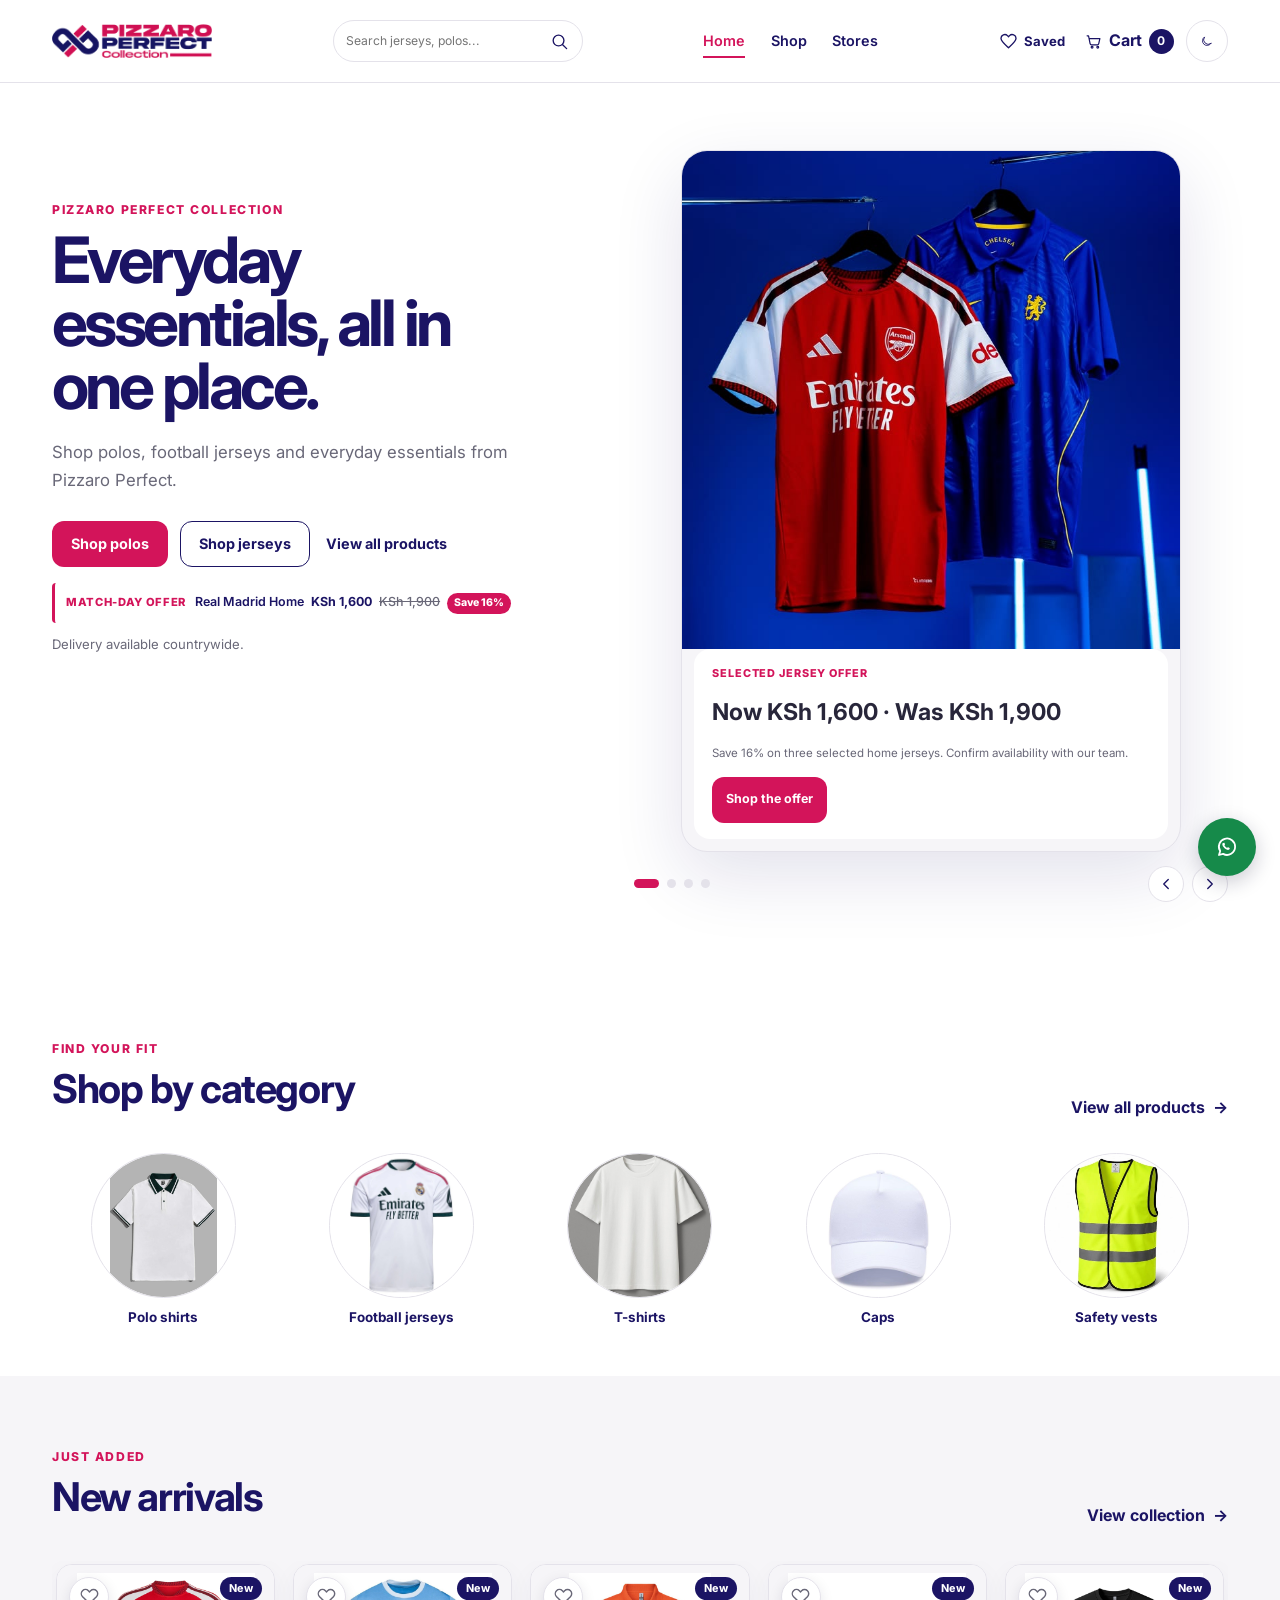
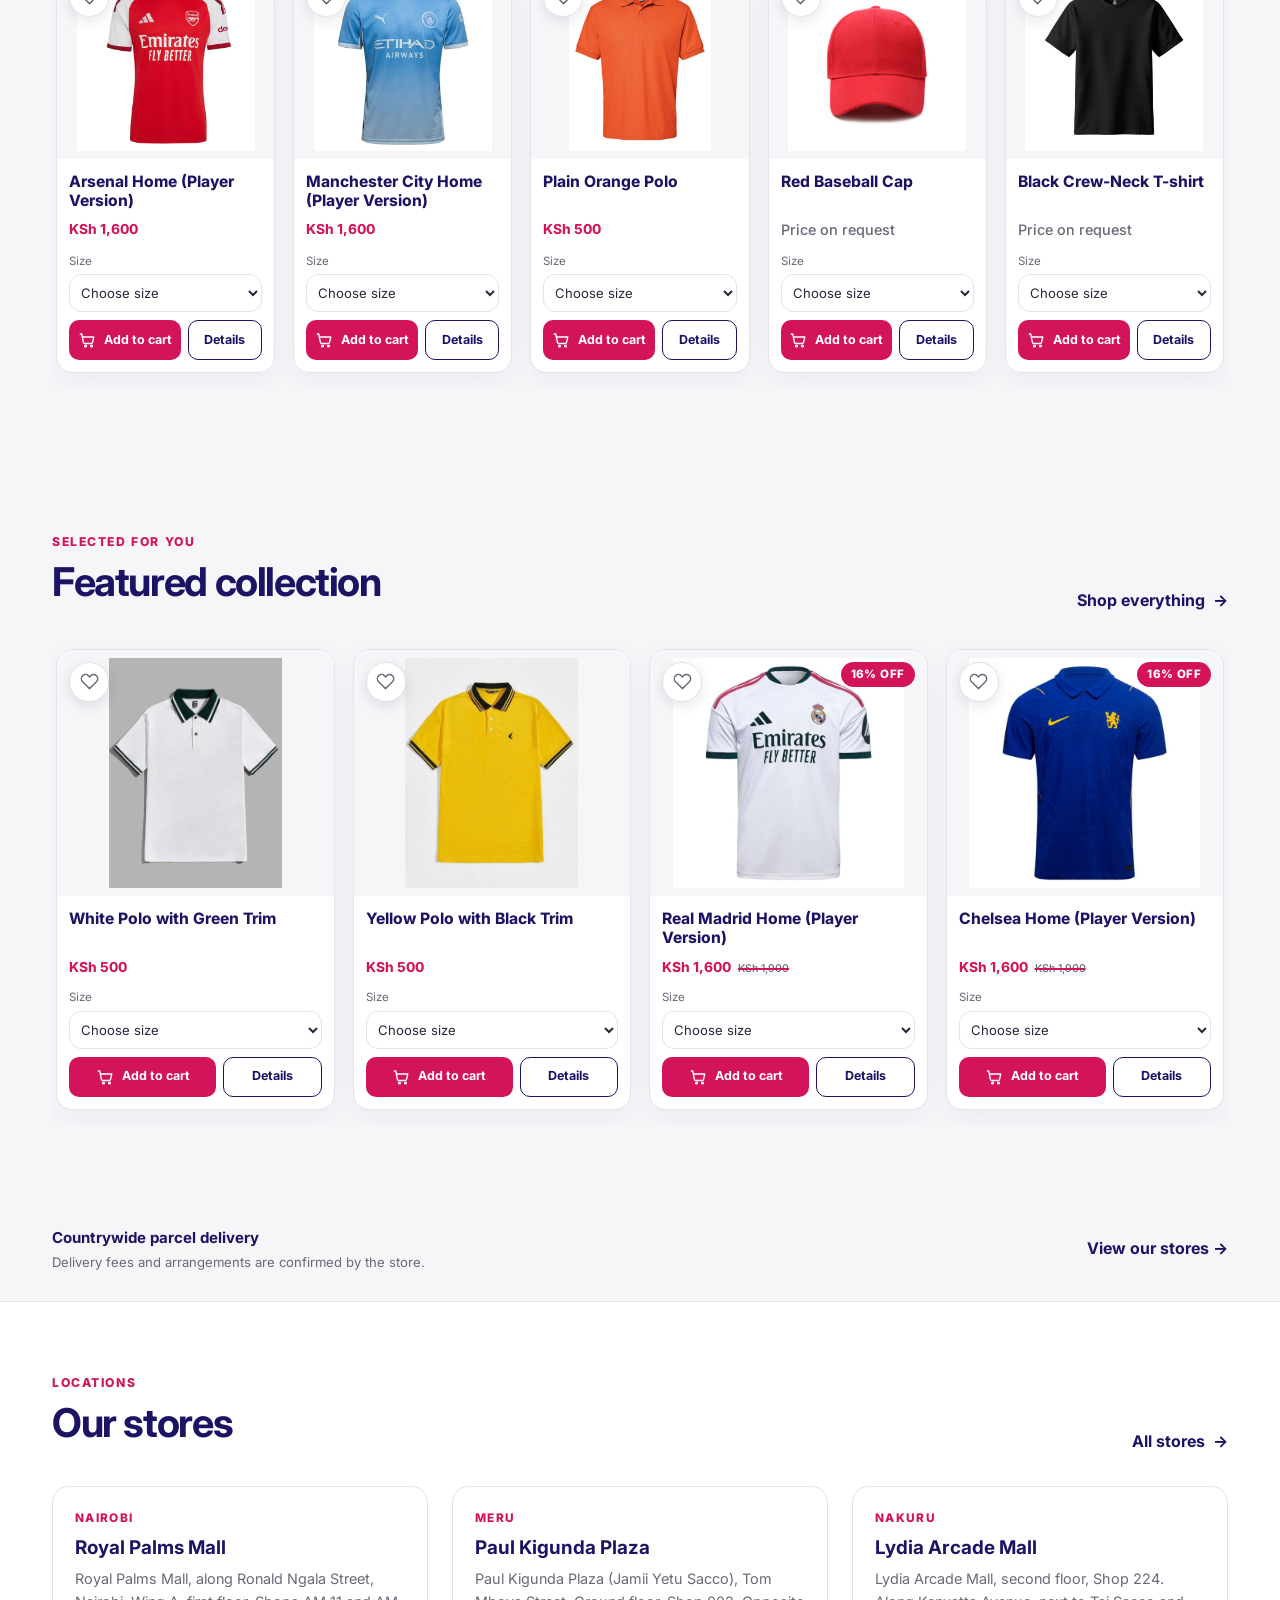
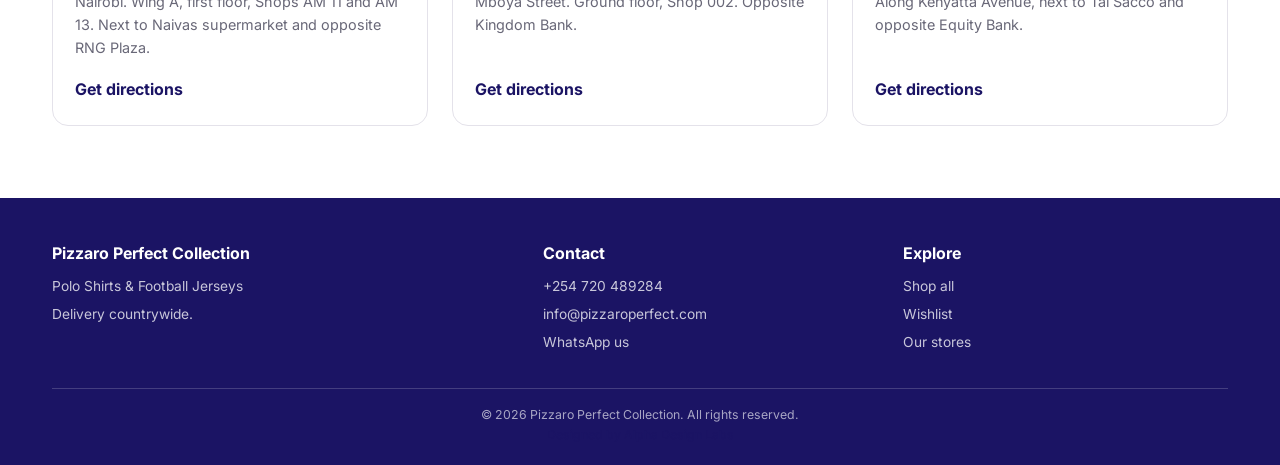
==== commit b5eb0b41: "Refine mobile product cards and product details Improve card spacing and mobile alignment, standardi" ====
--- a/index.html
+++ b/index.html
@@ -10,7 +10,7 @@
   <link rel="preconnect" href="https://fonts.gstatic.com" crossorigin>
   <link href="https://fonts.googleapis.com/css2?family=Inter:wght@400;500;600;700;800&display=swap" rel="stylesheet">
   <script src="js/theme.js?v=20261102-10"></script>
-  <link rel="stylesheet" href="css/style.css?v=20261102-17">
+  <link rel="stylesheet" href="css/style.css?v=20261102-19">
   <link rel="icon" type="image/svg+xml" href="images/favicon.svg">
 </head>
 <body>
@@ -182,13 +182,13 @@
       </div>
       <div class="footer-bottom">
         <p>&copy; <span data-current-year></span> Pizzaro Perfect Collection. All rights reserved.</p>
-        <p class="designer-credit">Designed by Alpha Design Labs</p>
+        <p class="designer-credit"><a href="https://wa.me/254758257345" target="_blank" rel="noopener noreferrer">Designed by Alpha Design Labs</a></p>
       </div>
     </div>
   </footer>
   <script src="js/config.js?v=20261102-10"></script>
-  <script src="js/inventory.js?v=20261102-13"></script>
-  <script src="js/app.js?v=20261102-12"></script>
-  <script src="js/cart.js?v=20261102-13"></script>
+  <script src="js/inventory.js?v=20261102-14"></script>
+  <script src="js/app.js?v=20261102-14"></script>
+  <script src="js/cart.js?v=20261102-14"></script>
 </body>
 </html>
--- a/css/style.css
+++ b/css/style.css
@@ -236,7 +236,7 @@
 /* Product catalogue */
 .product-grid { display: grid; grid-auto-rows: 1fr; grid-template-columns: repeat(4, minmax(0, 1fr)); gap: 22px; }
 #product-grid[hidden] { display: none; }
-.product-card { display: flex; min-width: 0; flex-direction: column; overflow: hidden; border: 1px solid var(--color-border); border-radius: var(--radius-card); background: var(--color-surface); box-shadow: 0 8px 26px rgba(27, 20, 100, .045); transition: transform .2s ease, box-shadow .2s ease, border-color .2s ease; }
+.product-card { display: flex; height: 100%; min-width: 0; flex-direction: column; overflow: hidden; border: 1px solid var(--color-border); border-radius: var(--radius-card); background: var(--color-surface); box-shadow: 0 8px 26px rgba(27, 20, 100, .045); transition: transform .2s ease, box-shadow .2s ease, border-color .2s ease; }
 .product-card:hover { transform: translateY(-3px); border-color: var(--color-magenta); box-shadow: 0 18px 38px rgba(27, 20, 100, .11); }
 .product-image { position: relative; width: 100%; aspect-ratio: 1.12; overflow: hidden; margin: 0; background: var(--color-soft-white); }
 .product-image > a { display: block; width: 100%; height: 100%; }
@@ -254,15 +254,16 @@
 .product-new-label { position: absolute; z-index: 2; top: 12px; right: 12px; padding: 6px 9px; border-radius: 999px; color: var(--color-white); background: var(--color-navy); font-size: .68rem; font-weight: 750; line-height: 1; }
 .product-image-note { position: absolute; right: 8px; bottom: 8px; left: 8px; padding: 5px 8px; border-radius: 8px; color: var(--color-text); background: var(--color-surface); font-size: .67rem; line-height: 1.4; }
 .product-image-note a { color: var(--color-link); text-decoration: underline; text-underline-offset: 2px; }
-.product-info { display: flex; flex: 1; flex-direction: column; min-width: 0; padding: 12px; }
+.product-info { display: flex; flex: 1; flex-direction: column; min-width: 0; padding: 14px 12px 12px; }
 .product-category { margin-bottom: 5px; color: var(--color-magenta); font-size: .7rem; font-weight: 800; letter-spacing: .1em; text-transform: uppercase; }
-.product-name { display: -webkit-box; min-height: 2.35em; overflow: hidden; margin-bottom: 2px; font-size: .98rem; font-weight: 700; line-height: 1.2; -webkit-box-orient: vertical; -webkit-line-clamp: 2; }
+.product-copy { min-width: 0; }
+.product-name { display: -webkit-box; min-height: 2.4em; overflow: hidden; margin-bottom: 0; font-size: .98rem; font-weight: 750; line-height: 1.2; -webkit-box-orient: vertical; -webkit-line-clamp: 2; }
 .product-name a { color: inherit; }
 .product-name a:hover { color: var(--color-magenta); }
 .product-team { margin: -4px 0 4px; color: var(--color-muted); font-size: .76rem; }
 .product-team[hidden] { display: none; }
-.product-meta { display: flex; align-items: baseline; justify-content: flex-start; gap: 8px; padding: 4px 0 9px; }
-.product-price { display: flex; flex-wrap: wrap; align-items: baseline; gap: 2px 7px; margin: 0; color: var(--color-link); font-size: .93rem; font-weight: 800; }
+.product-meta { display: flex; align-items: baseline; justify-content: flex-start; gap: 8px; margin-top: 8px; padding: 0; }
+.product-price { display: flex; flex-wrap: wrap; align-items: baseline; gap: 2px 7px; margin: 0; color: var(--color-magenta); font-size: .86rem; font-weight: 750; }
 .price-current { color: var(--color-magenta); }
 .price-original { color: var(--color-muted); font-size: .78em; font-weight: 500; text-decoration-thickness: 1.5px; text-decoration-color: var(--color-magenta); }
 .product-stock { margin: 0; color: var(--color-muted); font-size: .72rem; font-weight: 650; }
@@ -275,7 +276,7 @@
 .product-variants { display: grid; grid-template-columns: repeat(2, minmax(0, 1fr)); gap: 10px; }
 .variant-field { display: grid; gap: 4px; min-width: 0; color: var(--color-muted); font-size: .75rem; }
 .variant-field select { width: 100%; min-height: 40px; padding: 7px; border: 1px solid var(--color-border); border-radius: var(--radius-control); color: var(--color-text); background: var(--color-surface); font-size: .82rem; }
-.product-action { display: grid; gap: 8px; margin-top: auto; padding-top: 8px; }
+.product-action { display: grid; gap: 8px; margin-top: auto; padding-top: 10px; }
 .product-card-actions { display: grid; grid-template-columns: minmax(0, 1.2fr) minmax(0, .8fr); gap: 7px; }
 .product-card-actions .btn { min-width: 0; min-height: 40px; padding: 7px 9px; border-radius: 10px; font-size: .78rem; white-space: nowrap; }
 .add-to-cart-icon { width: 18px; height: 18px; flex: 0 0 auto; fill: none; stroke: currentColor; stroke-linecap: round; stroke-linejoin: round; stroke-width: 1.8; }
@@ -350,6 +351,14 @@
 .product-detail-variants .variant-field { max-width: 360px; font-size: .86rem; }
 .product-detail-variants .variant-field select { min-height: 48px; font-size: .9rem; }
 .detail-options-note { margin: 0; font-size: .86rem; }
+.jersey-customisation { margin: 0 0 16px; padding: 11px 13px; border: 1px solid var(--color-border); border-radius: var(--radius-control); background: var(--color-soft-white); }
+.jersey-customisation summary { color: var(--color-link); font-size: .86rem; font-weight: 700; cursor: pointer; }
+.jersey-customisation-fields { display: grid; grid-template-columns: repeat(2, minmax(0, 1fr)); gap: 10px; margin-top: 12px; }
+.jersey-customisation-fields label { display: grid; min-width: 0; gap: 4px; color: var(--color-muted); font-size: .76rem; font-weight: 650; }
+.jersey-customisation-fields input { width: 100%; min-width: 0; min-height: 40px; padding: 7px 9px; border: 1px solid var(--color-border); border-radius: var(--radius-control); color: var(--color-text); background: var(--color-surface); font-size: .82rem; }
+.jersey-customisation-fields .jersey-customisation-artwork { grid-column: 1 / -1; }
+.jersey-customisation-fields input[type="file"] { height: auto; font-size: .75rem; }
+.jersey-customisation .customizer-note { margin: 8px 0 0; color: var(--color-muted); font-size: .75rem; }
 .product-feedback { min-height: 0; margin: 4px 0 0; color: #b42318; font-size: .82rem; }
 .product-feedback.is-success { color: #16803c; }
 .product-feedback.is-error { color: #b42318; }
@@ -544,6 +553,9 @@
 }
 @media (max-width: 520px) {
   :root { --container-padding: 16px; --space-6: 46px; }
+  .page-header { padding: 20px 0; }
+  .page-header h1 { margin-bottom: 6px; font-size: clamp(1.7rem, 7vw, 2.25rem); }
+  .section-header { margin-bottom: 22px; }
   .header-content { min-height: 66px; }
   .site-title img { width: 108px; height: auto; }
   .header-tools { gap: 7px; }
@@ -552,7 +564,7 @@
   .cart-toggle { gap: 6px; font-size: .85rem; }
   #cart-count { width: 23px; height: 23px; }
   .hero { padding: 34px 0 38px; }
-  .hero-title { font-size: clamp(2.5rem, 12vw, 3.25rem); }
+  .hero-title { font-size: clamp(2.2rem, 10vw, 2.75rem); }
   .hero-subtitle { font-size: .98rem; }
   .hero-actions { align-items: stretch; flex-direction: column; }
   .hero-actions .btn { width: 100%; }
@@ -571,16 +583,16 @@
   .wishlist-toggle { top: 7px; left: 7px; width: 32px; height: 32px; }
   .wishlist-toggle svg { width: 16px; height: 16px; }
   .product-image-note { right: 4px; bottom: 4px; left: 4px; padding: 3px 5px; font-size: .58rem; }
-  .product-info { min-width: 0; padding: 9px 10px; }
+  .product-info { min-width: 0; padding: 12px 11px; }
   .product-category { margin-bottom: 3px; font-size: .59rem; letter-spacing: .07em; }
-  .product-name { display: -webkit-box; overflow: hidden; margin-bottom: 4px; font-size: .88rem; line-height: 1.2; -webkit-box-orient: vertical; -webkit-line-clamp: 2; }
-  .product-meta { align-items: baseline; flex-direction: row; gap: 5px; padding: 3px 0 7px; }
-  .product-price { flex-wrap: wrap; font-size: .82rem; }
-  .product-action { gap: 5px; padding-top: 4px; }
-  .product-action .variant-field { display: flex; align-items: center; gap: 5px; font-size: .65rem; }
-  .product-action .variant-field select { min-height: 32px; padding: 4px 6px; font-size: .73rem; }
-  .product-card-actions { grid-template-columns: minmax(0, 1.2fr) minmax(0, .8fr); gap: 5px; }
-  .product-card-actions .btn { min-height: 36px; padding: 6px 4px; font-size: .67rem; }
+  .product-name { display: -webkit-box; min-height: 2.4em; overflow: hidden; margin-bottom: 0; font-size: .88rem; line-height: 1.2; -webkit-box-orient: vertical; -webkit-line-clamp: 2; }
+  .product-meta { align-items: baseline; flex-direction: row; gap: 5px; margin-top: 8px; padding: 0; }
+  .product-price { flex-wrap: wrap; font-size: .78rem; }
+  .product-action { gap: 8px; margin-top: 8px; padding-top: 0; }
+  .product-action .variant-field { display: grid; gap: 4px; font-size: .68rem; }
+  .product-action .variant-field select { min-height: 36px; padding: 5px 7px; font-size: .74rem; }
+  .product-card-actions { grid-template-columns: minmax(0, 1.2fr) minmax(0, .8fr); gap: 6px; }
+  .product-card-actions .btn { min-height: 38px; padding: 6px 4px; font-size: .68rem; }
   .product-card-actions .add-to-cart { gap: 4px; }
   .product-card-actions .add-to-cart-icon { width: 15px; height: 15px; }
   .inventory-filters { display: grid; grid-template-columns: minmax(0, 1fr) auto; gap: 8px; }
@@ -592,7 +604,7 @@
   .branch-grid { grid-template-columns: 1fr; gap: 22px; }
   .product-detail-section { padding-top: 18px; }
   .product-detail-image { aspect-ratio: 4 / 4.7; }
-  .product-detail-info h1 { font-size: clamp(2rem, 9vw, 2.8rem); }
+  .product-detail-info h1 { font-size: clamp(1.8rem, 7.5vw, 2.4rem); }
   .product-detail-delivery > .container { align-items: flex-start; flex-direction: column; }
   .contact-quick { align-items: flex-start; flex-direction: column; }
   .footer-content { grid-template-columns: 1fr; gap: 16px; }
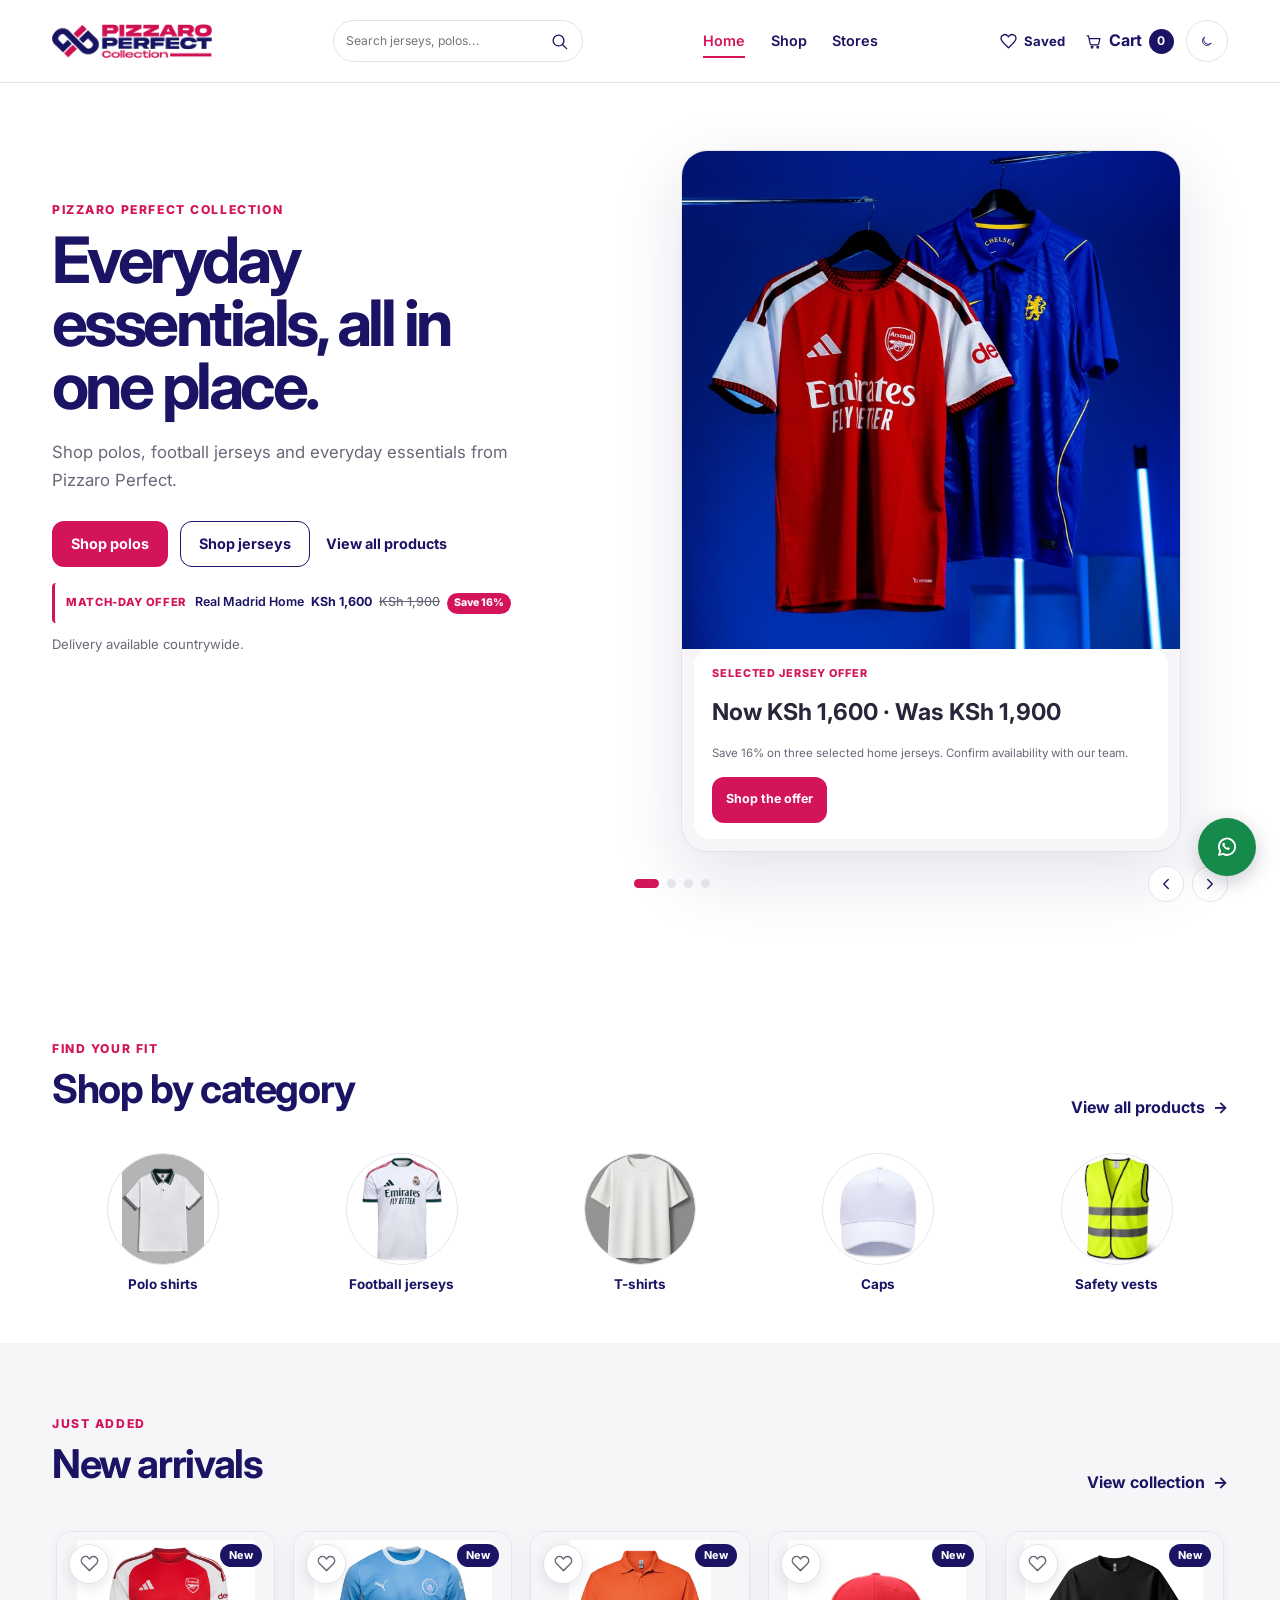
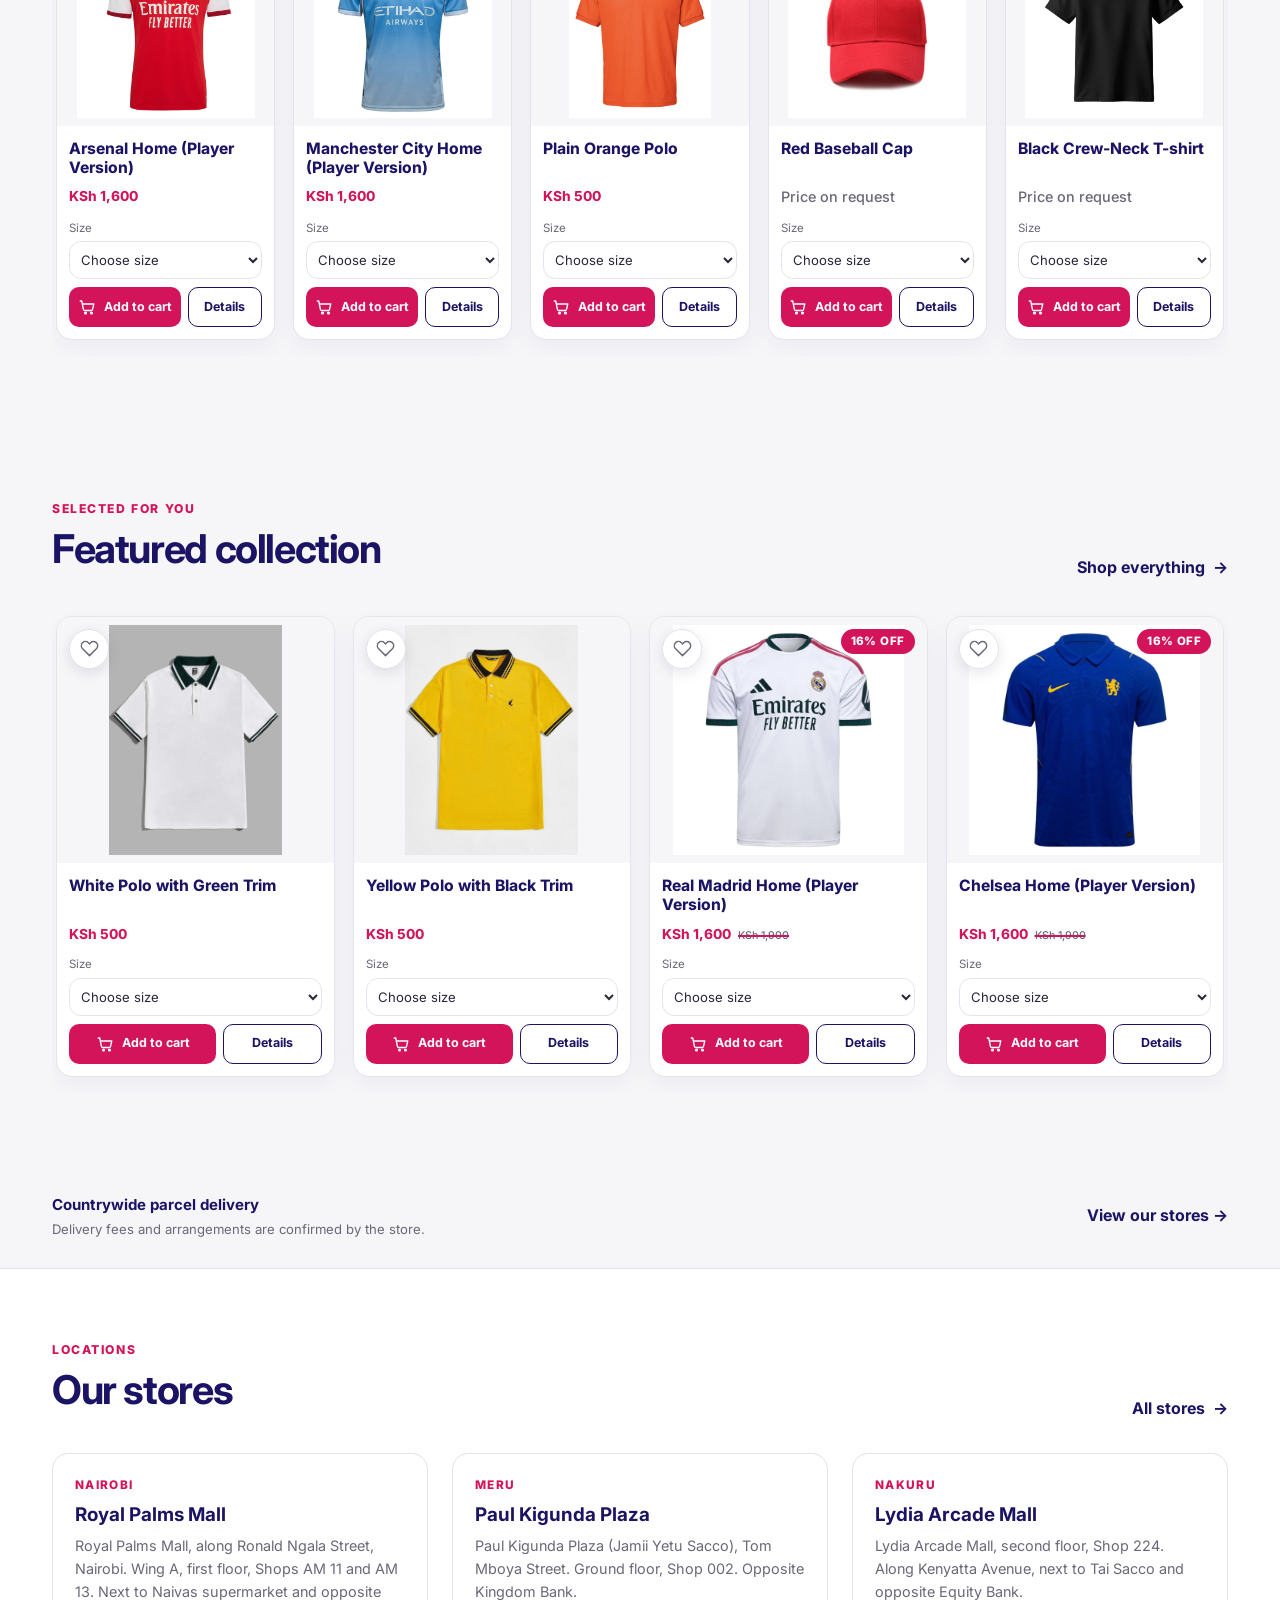
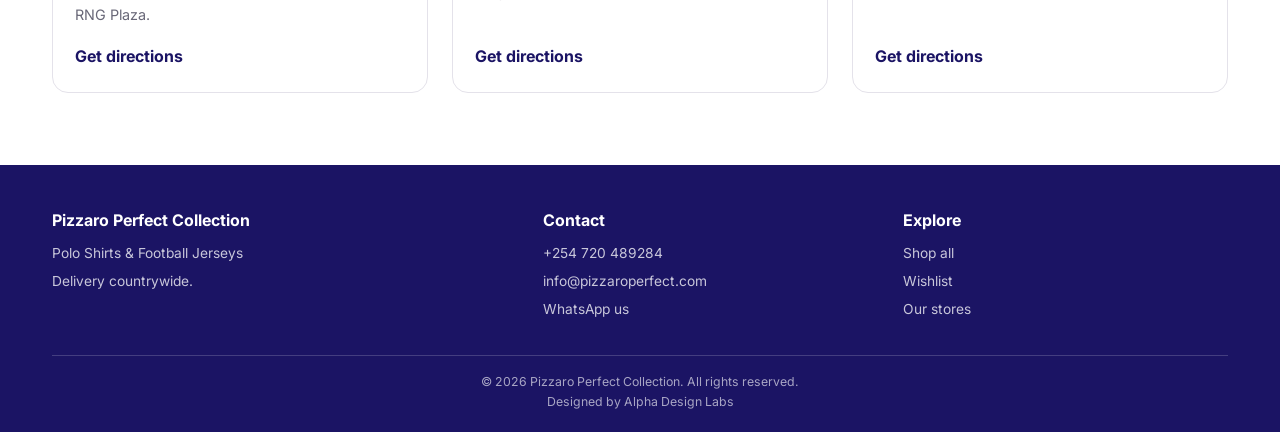
==== commit 68401d49: "Tighten category and cart controls on mobile Reduce homepage category circles, use an icon-only add-" ====
--- a/index.html
+++ b/index.html
@@ -10,7 +10,7 @@
   <link rel="preconnect" href="https://fonts.gstatic.com" crossorigin>
   <link href="https://fonts.googleapis.com/css2?family=Inter:wght@400;500;600;700;800&display=swap" rel="stylesheet">
   <script src="js/theme.js?v=20261102-10"></script>
-  <link rel="stylesheet" href="css/style.css?v=20261102-19">
+  <link rel="stylesheet" href="css/style.css?v=20261102-21">
   <link rel="icon" type="image/svg+xml" href="images/favicon.svg">
 </head>
 <body>
--- a/css/style.css
+++ b/css/style.css
@@ -202,7 +202,7 @@
 .shop-categories-section { padding-bottom: 48px; }
 .category-card-grid { display: grid; grid-template-columns: repeat(5, minmax(0, 1fr)); gap: 16px; }
 .category-card { display: grid; min-width: 0; justify-items: center; gap: 9px; color: var(--color-link); font-size: .84rem; font-weight: 700; text-align: center; }
-.category-card-image { display: block; width: min(100%, 145px); aspect-ratio: 1; overflow: hidden; border: 1px solid var(--color-border); border-radius: 50%; background: #fff; }
+.category-card-image { display: block; width: min(100%, 112px); aspect-ratio: 1; overflow: hidden; border: 1px solid var(--color-border); border-radius: 50%; background: #fff; }
 .category-card-image img { width: 100%; height: 100%; border-radius: inherit; object-fit: contain; }
 .category-card:hover { color: var(--color-magenta); }
 .new-arrivals-section { background: var(--color-soft-white); }
@@ -472,6 +472,8 @@
 .footer-section a:hover { color: var(--color-white); text-decoration: underline; text-underline-offset: 3px; }
 .footer-bottom { padding-top: 16px; border-top: 1px solid rgba(255,255,255,.18); color: rgba(255,255,255,.62); font-size: .77rem; text-align: center; }
 .footer-bottom p { margin: 0; }
+.footer-bottom a { color: inherit; }
+.footer-bottom a:hover { color: var(--color-white); text-decoration: underline; text-underline-offset: 3px; }
 
 @media (max-width: 1050px) {
   :root { --container-padding: 24px; }
@@ -591,10 +593,11 @@
   .product-action { gap: 8px; margin-top: 8px; padding-top: 0; }
   .product-action .variant-field { display: grid; gap: 4px; font-size: .68rem; }
   .product-action .variant-field select { min-height: 36px; padding: 5px 7px; font-size: .74rem; }
-  .product-card-actions { grid-template-columns: minmax(0, 1.2fr) minmax(0, .8fr); gap: 6px; }
+  .product-card-actions { grid-template-columns: 40px minmax(0, 1fr); gap: 6px; }
   .product-card-actions .btn { min-height: 38px; padding: 6px 4px; font-size: .68rem; }
-  .product-card-actions .add-to-cart { gap: 4px; }
-  .product-card-actions .add-to-cart-icon { width: 15px; height: 15px; }
+  .product-card-actions .add-to-cart { justify-content: center; gap: 0; padding: 6px; }
+  .product-card-actions .add-to-cart span { display: none; }
+  .product-card-actions .add-to-cart-icon { width: 18px; height: 18px; }
   .inventory-filters { display: grid; grid-template-columns: minmax(0, 1fr) auto; gap: 8px; }
   .inventory-filters > input { grid-column: 1 / -1; width: 100%; min-width: 0; min-height: 44px; padding: 8px 10px; font-size: .82rem; }
   .size-filter-label { min-height: 40px; margin: 0; }
@@ -618,6 +621,7 @@
   .cart-line-controls { flex-wrap: wrap; }
   .category-card-grid { grid-template-columns: repeat(3, minmax(0, 1fr)); gap: 12px 8px; }
   .category-card { font-size: .72rem; }
+  .category-card-image { width: min(100%, 84px); }
   .wishlist-header > span:not(.wishlist-count), .cart-toggle > span:first-of-type { display: none; }
   .wishlist-header { width: 34px; }
   .cart-toggle { padding-right: 0; }
